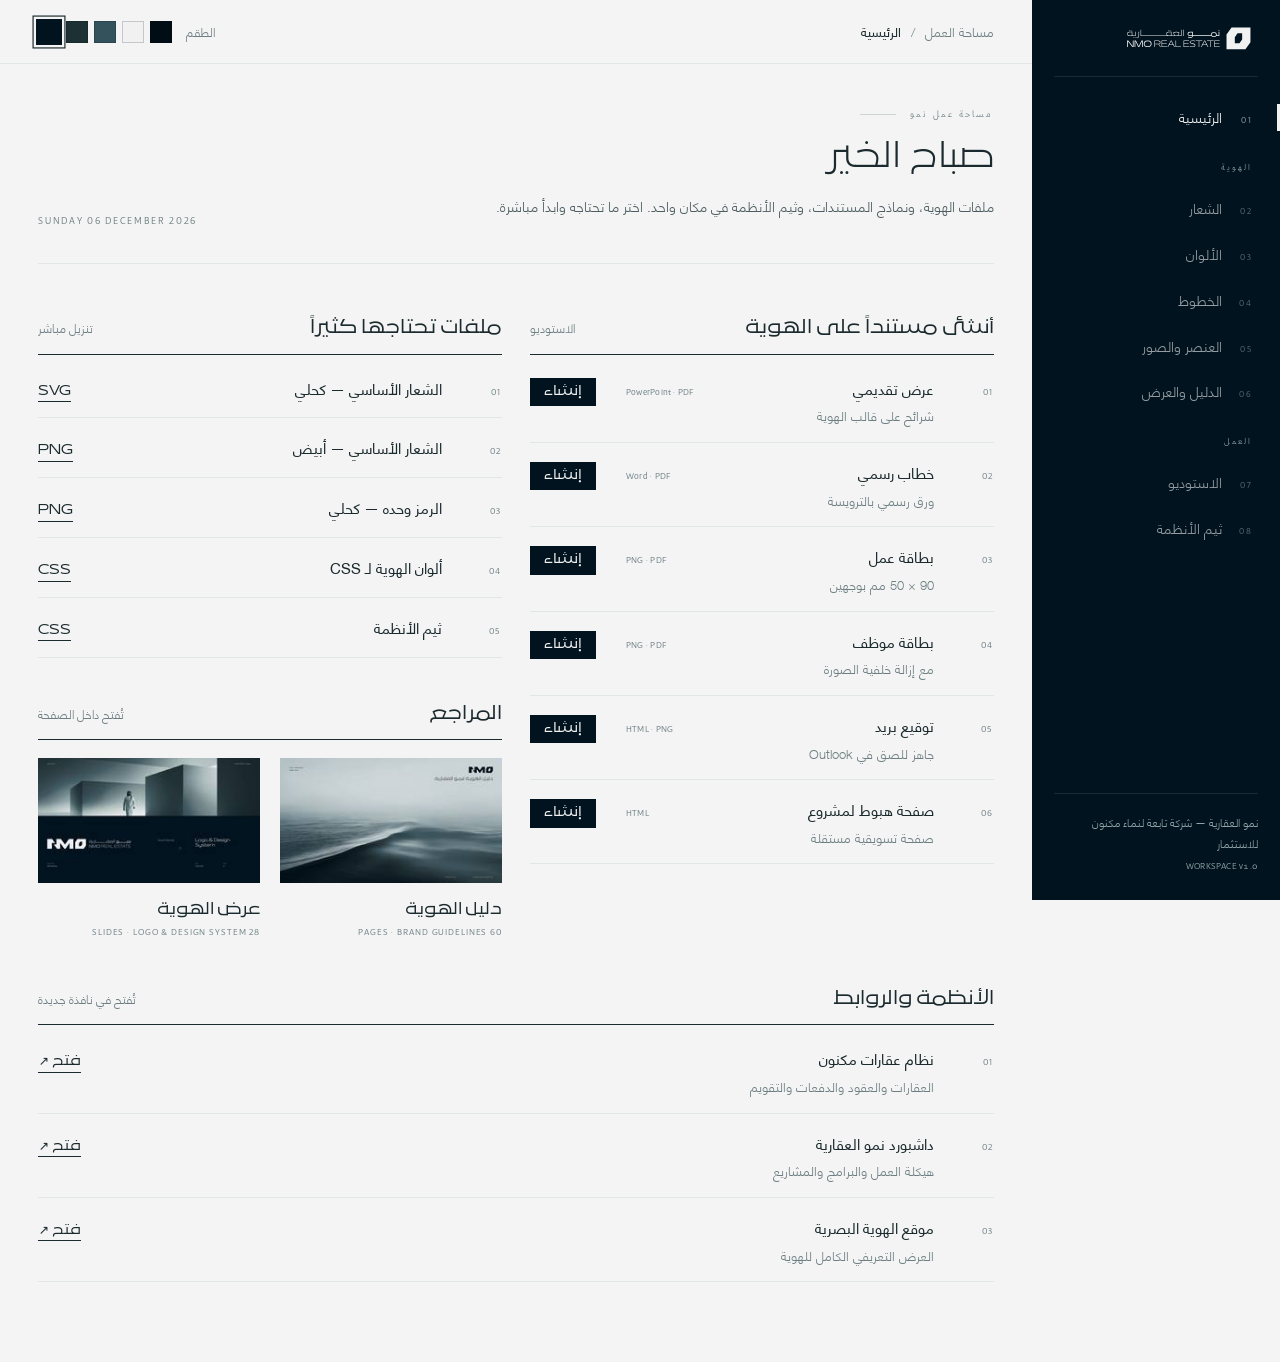
==== index.html @ 0f49fd0a "NMO workspace" ====
<!doctype html>
<html lang="ar" dir="rtl" data-skin="obsidian">
<head>
<meta charset="utf-8">
<meta name="viewport" content="width=device-width,initial-scale=1">
<title>مساحة عمل نمو</title>
<style>
@font-face{font-family:BW;font-weight:300;src:url([data-uri]) format("truetype")}
@font-face{font-family:BW;font-weight:400;src:url([data-uri]) format("truetype")}
@font-face{font-family:BW;font-weight:500;src:url([data-uri]) format("truetype")}
@font-face{font-family:HN;font-weight:300;src:url([data-uri]) format("truetype")}
@font-face{font-family:HN;font-weight:400;src:url([data-uri]) format("truetype")}
@font-face{font-family:ZS;src:url([data-uri]) format("opentype")}
/* ============================================================
   NMO Work Theme — v1.0
   ثيم أنظمة العمل لنمو العقارية
   - الألوان والخطوط من الهوية، والمكوّنات بلا صناديق: خطوط رفيعة ومسافات.
   - خمسة أطقم: obsidian (افتراضي) · teal · steel · ivory · night
     تُفعَّل بوضع data-skin على <html>.
   - الخطوط: BW = 29LT Bukra Wide · HN = Helvetica Neue LT Arabic · ZS = 29LT Zarid Sans
     (عرّف @font-face لكل منها بمسار ملفات الخطوط لديك).
   ============================================================ */
:root{
  --ob:#00131E;--teal:#1D3034;--steel:#33525C;--stone:#ACBDBE;--ice:#F1F1F1;--sand:#EDE6DB;--paper:#F3F4F3;--ink:#1B2A2E;--mut:#6E7F84;
  /* ألوان وظيفية للحالات فقط — لا تُستخدم للزخرفة */
  --ok:#3F6F64;--warn:#B59A6A;--bad:#8E3B3B;
  /* طقم افتراضي: كحلي */
  --side:#00131E;--side-fg:#F1F1F1;--side-mut:#8FA3A7;--side-line:rgba(241,241,241,.10);
  --bg:#F3F4F3;--surface:#FFFFFF;--surface-2:#F6F7F7;--fg:#1B2A2E;--fg-2:#4D5D61;--line:#E1E6E6;--line-2:#CBD3D5;
  --acc:#00131E;--acc-fg:#F1F1F1;--acc-2:#33525C;--focus:#33525C;
  --chart-1:#00131E;--chart-2:#33525C;--chart-3:#ACBDBE;--chart-4:#EDE6DB;
  --r:0px;--ease:cubic-bezier(.2,.7,.1,1);
  --f-h:BW,"29LT Bukra Wide",system-ui,sans-serif;--f-b:HN,"Helvetica Neue LT Arabic",BW,system-ui,sans-serif;--f-n:ZS,"29LT Zarid Sans",system-ui,sans-serif;
}
[data-skin=teal]{--side:#1D3034;--acc:#1D3034;--chart-1:#1D3034}
[data-skin=steel]{--side:#33525C;--side-mut:#B9C9CC;--acc:#33525C;--acc-2:#1D3034;--chart-1:#33525C;--chart-2:#1D3034}
[data-skin=ivory]{--side:#F1F1F1;--side-fg:#1B2A2E;--side-mut:#6E7F84;--side-line:rgba(0,19,30,.09);--bg:#FAFAFA;--acc:#33525C;--acc-2:#00131E;--chart-1:#33525C;--chart-2:#00131E}
[data-skin=night] .n-side{border-inline-end:1px solid rgba(241,241,241,.08)}
[data-skin=night]{--side:#000D14;--side-line:rgba(241,241,241,.08);--bg:#00131E;--surface:#06202B;--surface-2:#0A2631;--fg:#E8ECEC;--fg-2:#A9BABD;--mut:#7F969B;--line:rgba(241,241,241,.09);--line-2:rgba(241,241,241,.18);
  --acc:#ACBDBE;--acc-fg:#00131E;--acc-2:#ACBDBE;--focus:#ACBDBE;--chart-1:#ACBDBE;--chart-2:#5D7C85;--chart-3:#33525C;--chart-4:#EDE6DB;--ok:#7FB0A3;--warn:#D6BE8E;--bad:#D08A82}

/* ---------- الأساس ---------- */
.n-root,.n-root *{box-sizing:border-box}
.n-root{margin:0;font-family:var(--f-b);font-weight:300;color:var(--fg);background:var(--bg);-webkit-font-smoothing:antialiased;line-height:1.8}
:where(.n-root) button{font:inherit;color:inherit;background:none;border:0;cursor:pointer}
.n-root :focus-visible{outline:1px solid var(--focus);outline-offset:3px}
.n-num{font-family:var(--f-n);font-variant-numeric:tabular-nums;letter-spacing:.02em;direction:ltr;unicode-bidi:isolate}

/* ---------- الهيكل ---------- */
.n-app{display:grid;grid-template-columns:var(--side-w,248px) minmax(0,1fr);min-height:100vh}
.n-side{background:var(--side);color:var(--side-fg);display:flex;flex-direction:column;position:sticky;top:0;height:100vh;padding:26px 22px 22px;transition:background .5s var(--ease),color .5s}
.n-side .n-brand{display:flex;align-items:center;gap:12px;padding:0 6px 24px;border-bottom:1px solid var(--side-line)}
.n-side .n-brand svg{height:26px;width:auto;display:block}
.n-side .n-brand small{display:block;font-family:var(--f-n);font-size:10px;letter-spacing:.2em;color:var(--side-mut);text-transform:uppercase;margin-top:2px}
.n-nav{display:flex;flex-direction:column;margin-top:18px;gap:1px}
.n-nav .n-sec{font-family:var(--f-n);font-size:10px;letter-spacing:.2em;color:var(--side-mut);padding:18px 6px 8px;text-transform:uppercase}
.n-nav a{display:flex;align-items:baseline;gap:12px;padding:9px 6px;color:inherit;text-decoration:none;font-size:14px;opacity:.62;position:relative;transition:opacity .25s}
.n-nav a em{font-style:normal;font-family:var(--f-n);font-size:10.5px;letter-spacing:.12em;color:var(--side-mut);width:18px}
.n-nav a:hover{opacity:.9}.n-nav a.on{opacity:1}
.n-nav a.on:before{content:"";position:absolute;inset-inline-start:-22px;top:9px;bottom:9px;width:3px;background:currentColor}
.n-side .n-foot{margin-top:auto;padding-top:18px;border-top:1px solid var(--side-line);font-size:11px;color:var(--side-mut);line-height:1.9}
.n-main{min-width:0;display:flex;flex-direction:column}
.n-top{position:sticky;top:0;z-index:20;display:flex;align-items:center;justify-content:space-between;gap:24px;height:64px;padding:0 clamp(20px,3vw,44px);background:color-mix(in srgb,var(--bg) 88%,transparent);backdrop-filter:blur(10px);border-bottom:1px solid var(--line)}
.n-crumb{font-size:13px;color:var(--mut);display:flex;gap:10px;align-items:center}.n-crumb b{font-weight:400;color:var(--fg)}
.n-page{padding:clamp(24px,3.2vw,52px) clamp(20px,3vw,44px) 80px;max-width:1440px;width:100%}

/* ---------- العناوين ---------- */
.n-kick{font-family:var(--f-n);font-size:11px;letter-spacing:.2em;color:var(--mut);text-transform:uppercase;display:flex;gap:14px;align-items:center}
.n-kick:after{content:"";flex:0 0 36px;height:1px;background:var(--line-2)}
.n-h1{font-family:var(--f-h);font-weight:300;font-size:clamp(24px,2.1vw,34px);line-height:1.45;margin:10px 0 0}
.n-h2{font-family:var(--f-h);font-weight:400;font-size:17px;line-height:1.5;margin:0}
.n-lead{color:var(--fg-2);font-size:14px;line-height:2;max-width:640px;margin-top:10px}
.n-head{display:flex;justify-content:space-between;align-items:flex-end;gap:24px;flex-wrap:wrap;padding-bottom:22px;border-bottom:1px solid var(--line);margin-bottom:28px}
.n-block{margin-top:44px}
.n-block>.n-bh{display:flex;justify-content:space-between;align-items:baseline;gap:16px;padding-bottom:12px;border-bottom:1px solid var(--fg);margin-bottom:4px}
.n-block>.n-bh span{font-size:12px;color:var(--mut)}

/* ---------- الأزرار ---------- */
.n-btn{display:inline-flex;align-items:center;gap:10px;font-family:var(--f-h);font-weight:400;font-size:13.5px;line-height:1;padding:12px 22px;background:var(--acc);color:var(--acc-fg)!important;border-radius:var(--r);transition:opacity .25s,transform .25s;text-decoration:none;white-space:nowrap}
.n-btn:hover{opacity:.86}.n-btn:active{transform:translateY(1px)}
.n-btn.ghost{background:none;color:var(--fg)!important;padding:8px 0;box-shadow:inset 0 -1px 0 currentColor}
.n-btn.line{background:var(--surface-2);color:var(--fg)!important}.n-btn.line:hover{background:var(--line)}
.n-btn.sm{font-size:12.5px;padding:8px 14px}.n-btn.ghost.sm{padding:4px 0}
.n-btn[disabled]{opacity:.35;pointer-events:none}
.n-btn i{font-style:normal;font-family:var(--f-n);font-size:11px;letter-spacing:.12em;opacity:.7}

/* ---------- الحقول ---------- */
.n-form{display:grid;grid-template-columns:repeat(auto-fit,minmax(220px,1fr));gap:20px 28px}
.n-field label{display:block;font-size:12px;color:var(--mut);margin-bottom:6px}
.n-field input,.n-field select,.n-field textarea{width:100%;font:300 14.5px/1.8 var(--f-b);color:var(--fg);background:var(--surface-2);border:0;border-bottom:1px solid var(--line-2);padding:9px 12px;outline:0;border-radius:0;transition:border-color .25s,background .25s}
.n-field input:focus,.n-field select:focus,.n-field textarea:focus{border-color:var(--focus);background:color-mix(in srgb,var(--surface-2) 70%,var(--stone))}
.n-field .n-hint{font-size:11.5px;color:var(--mut);margin-top:6px}
.n-field.err input{border-color:var(--bad)}.n-field.err .n-hint{color:var(--bad)}
.n-check{display:flex;align-items:center;gap:10px;font-size:14px;cursor:pointer}
.n-check input{appearance:none;width:15px;height:15px;box-shadow:inset 0 0 0 1px var(--line-2);margin:0;display:grid;place-content:center;cursor:pointer}
.n-check input:checked{background:var(--acc);box-shadow:none}.n-check input:checked:after{content:"";width:7px;height:7px;background:var(--acc-fg)}
.n-switch{appearance:none;width:34px;height:18px;background:var(--line-2);position:relative;cursor:pointer;transition:background .25s;margin:0}
.n-switch:after{content:"";position:absolute;top:3px;inset-inline-start:3px;width:12px;height:12px;background:var(--surface);transition:inset-inline-start .25s var(--ease)}
.n-switch:checked{background:var(--acc)}.n-switch:checked:after{inset-inline-start:19px}

/* ---------- المؤشرات ---------- */
.n-kpis{display:grid;grid-template-columns:repeat(auto-fit,minmax(170px,1fr));border-top:1px solid var(--line);border-bottom:1px solid var(--line)}
.n-kpi{padding:22px 24px 20px;border-inline-start:1px solid var(--line)}
.n-kpi:first-child{border-inline-start:0;padding-inline-start:0}
.n-kpi .l{font-size:12px;color:var(--mut)}
.n-kpi .v{font-family:var(--f-n);font-size:clamp(24px,2.1vw,32px);line-height:1.3;margin-top:8px;direction:ltr;text-align:end;unicode-bidi:isolate}
html[dir=rtl] .n-kpi .v{text-align:right}
.n-kpi .v small{font-size:.45em;color:var(--mut);margin-inline-start:6px}
.n-kpi .d{font-family:var(--f-n);font-size:11.5px;margin-top:6px;color:var(--mut)}
.n-kpi .d.up{color:var(--ok)}.n-kpi .d.dn{color:var(--bad)}

/* ---------- الجدول ---------- */
.n-tablewrap{overflow:auto}
.n-table{width:100%;border-collapse:collapse;font-size:13.5px}
.n-table th{font-family:var(--f-h);font-weight:400;font-size:12px;color:var(--fg-2);text-align:start;padding:12px 14px;border-bottom:2px solid var(--acc-2);white-space:nowrap;position:sticky;top:0;background:var(--bg)}
.n-table td{padding:13px 14px;border-bottom:1px solid var(--line);vertical-align:middle}
.n-table tr:hover td{background:var(--surface-2)}
.n-table td.n-num,.n-table th.n-num{text-align:end}
.n-table th:first-child,.n-table td:first-child{padding-inline-start:0}
.n-table .sub{display:block;font-size:11.5px;color:var(--mut)}

/* ---------- الحالة والوسوم ---------- */
.n-badge{display:inline-flex;align-items:center;gap:8px;font-size:12.5px;white-space:nowrap}
.n-badge:before{content:"";width:7px;height:7px;background:var(--mut)}
.n-badge.ok:before{background:var(--ok)}.n-badge.warn:before{background:var(--warn)}.n-badge.bad:before{background:var(--bad)}.n-badge.acc:before{background:var(--acc-2)}
.n-tag{display:inline-block;font-family:var(--f-n);font-size:10.5px;letter-spacing:.14em;text-transform:uppercase;color:var(--fg-2);padding:3px 8px;background:var(--surface-2)}
.n-chips{display:flex;gap:6px;flex-wrap:wrap}
.n-chips button{font-size:13px;padding:7px 15px;color:var(--fg-2);background:var(--surface-2);transition:.2s}
.n-chips button:hover{color:var(--fg)}.n-chips button.on{background:var(--acc);color:var(--acc-fg);box-shadow:none}

/* ---------- التبويبات ---------- */
.n-tabs{display:flex;gap:28px;border-bottom:1px solid var(--line);overflow-x:auto}
.n-tabs button{padding:12px 0;font-size:14px;color:var(--mut);white-space:nowrap;position:relative}
.n-tabs button.on{color:var(--fg)}.n-tabs button.on:after{content:"";position:absolute;inset-inline:0;bottom:-1px;height:2px;background:var(--acc)}
.n-tabs button b{font-family:var(--f-n);font-weight:400;font-size:11px;color:var(--mut);margin-inline-start:6px}

/* ---------- التنبيهات ---------- */
.n-alert{display:flex;gap:16px;align-items:flex-start;padding:14px 18px;background:var(--surface-2);border-inline-start:3px solid var(--acc-2);font-size:13.5px}
.n-alert b{font-weight:400;font-family:var(--f-h);font-size:13px;display:block}
.n-alert.ok{border-color:var(--ok)}.n-alert.warn{border-color:var(--warn)}.n-alert.bad{border-color:var(--bad)}

/* ---------- القوائم والخط الزمني ---------- */
.n-list{list-style:none;margin:0;padding:0}
.n-list li{display:grid;grid-template-columns:44px 1fr auto;gap:16px;align-items:baseline;padding:15px 0;border-bottom:1px solid var(--line)}
.n-list li>em{font-style:normal;font-family:var(--f-n);font-size:11px;letter-spacing:.14em;color:var(--mut)}
.n-list li b{font-weight:400;font-size:14.5px}.n-list li small{display:block;font-size:12.5px;color:var(--mut);margin-top:2px}
.n-tl{list-style:none;margin:0;padding:0;position:relative}
.n-tl:before{content:"";position:absolute;inset-inline-start:3px;top:8px;bottom:8px;width:1px;background:var(--line-2)}
.n-tl li{position:relative;padding:0 0 22px;padding-inline-start:26px;font-size:13.5px}
.n-tl li:before{content:"";position:absolute;inset-inline-start:0;top:8px;width:7px;height:7px;background:var(--stone)}
.n-tl li.on:before{background:var(--acc)}
.n-tl li time{display:block;font-family:var(--f-n);font-size:11px;letter-spacing:.1em;color:var(--mut)}

/* ---------- التقدّم ---------- */
.n-prog{height:3px;background:var(--line);position:relative;overflow:hidden}
.n-prog i{position:absolute;inset-block:0;inset-inline-start:0;background:var(--acc-2)}
.n-meter{display:grid;grid-template-columns:1fr auto;gap:6px 14px;align-items:center;font-size:12.5px}

/* ---------- الرسوم ---------- */
.n-bars{display:flex;align-items:flex-end;gap:10px;height:180px;border-bottom:1px solid var(--line-2);padding-top:10px}
.n-bars div{flex:1;background:var(--chart-1);position:relative;min-width:8px;transition:height .8s var(--ease)}
.n-bars div:nth-child(even){background:var(--chart-2)}
.n-bars div span{position:absolute;bottom:100%;inset-inline:0;text-align:center;font-family:var(--f-n);font-size:10.5px;color:var(--mut);padding-bottom:4px}
.n-axis{display:flex;gap:10px;font-family:var(--f-n);font-size:10.5px;color:var(--mut);margin-top:8px}.n-axis span{flex:1;text-align:center}

/* ---------- حالات فارغة ونوافذ ---------- */
.n-empty{padding:48px 0;text-align:center;color:var(--mut);font-size:14px}
.n-empty b{display:block;font-family:var(--f-h);font-weight:400;color:var(--fg);font-size:16px;margin-bottom:6px}
.n-modal{position:fixed;inset:0;z-index:200;display:none;align-items:center;justify-content:center;background:rgba(0,10,16,.55);backdrop-filter:blur(3px)}
.n-modal.on{display:flex}
.n-modal>div{background:var(--surface);width:min(560px,92vw);padding:28px 30px;box-shadow:0 30px 80px -20px rgba(0,10,16,.5)}
.n-toast{position:fixed;bottom:28px;left:50%;transform:translate(-50%,16px);background:var(--fg);color:var(--bg);padding:11px 20px;font-size:13.5px;opacity:0;transition:.35s var(--ease);z-index:300;pointer-events:none}
.n-toast.on{opacity:1;transform:translate(-50%,0)}

/* ---------- شبكة ---------- */
.n-grid{display:grid;gap:28px}
.n-g2{grid-template-columns:repeat(2,minmax(0,1fr))}.n-g3{grid-template-columns:repeat(3,minmax(0,1fr))}.n-g4{grid-template-columns:repeat(4,minmax(0,1fr))}
@media (max-width:1100px){.n-g4{grid-template-columns:repeat(2,minmax(0,1fr))}.n-g3{grid-template-columns:repeat(2,minmax(0,1fr))}}
@media (max-width:760px){.n-app{grid-template-columns:1fr}.n-side{position:static;height:auto}.n-g2,.n-g3,.n-g4{grid-template-columns:1fr}.n-kpi{border-inline-start:0;padding-inline-start:0;border-top:1px solid var(--line)}}

/* ---- studio / documents (from the identity site) ---- */
:root{--hair:rgba(241,241,241,.14)}
#bkv{position:fixed;inset:0;z-index:310;background:#00131E;display:none;flex-direction:column;color:var(--ice)}
#bkv.on{display:flex;animation:lbf .45s ease}
#bkv .hd{display:flex;align-items:center;gap:24px;padding:18px 28px;border-bottom:1px solid var(--hair)}
#bkv .hd b{font-weight:400;font-size:16px;flex:1}
#bkv .hd .n{font-family:ZS;font-size:12px;letter-spacing:.2em;color:var(--stone);direction:ltr}
#bkv .hd .x{font-size:18px;color:var(--ice);opacity:.75;width:40px;height:40px}
#bkv .hd .x:hover{opacity:1}
#bkv .st{flex:1;position:relative;overflow:hidden;min-height:0}
#bkv .st img{position:absolute;left:50%;top:50%;translate:-50% -50%;max-width:calc(100% - 180px);max-height:calc(100% - 48px);box-shadow:0 30px 80px rgba(0,0,0,.45);cursor:zoom-in}
#bkv.zm .st{overflow:auto}
#bkv.zm .st img{position:relative;left:0;top:0;translate:none;max-width:none;max-height:none;width:96%;margin:2% auto;display:block;cursor:zoom-out}
#bkv.zm .st img.b{display:none}
#bkv .pv,#bkv .nx{position:absolute;top:0;bottom:0;width:90px;z-index:2;opacity:.55;transition:opacity .3s}
#bkv .pv:hover,#bkv .nx:hover{opacity:1}
#bkv .pv:after,#bkv .nx:after{content:"";position:absolute;top:50%;left:50%;width:16px;height:16px;border-top:1.5px solid var(--ice);border-left:1.5px solid var(--ice)}
#bkv .nx{left:0}
#bkv .nx:after{transform:translate(-30%,-50%) rotate(-45deg)}
#bkv .pv{right:0}
#bkv .pv:after{transform:translate(-70%,-50%) rotate(135deg)}
#bkv.zm .pv,#bkv.zm .nx{display:none}
#bkv .th{display:flex;gap:8px;padding:12px 28px 16px;overflow-x:auto;scrollbar-width:thin;border-top:1px solid var(--hair)}
#bkv .th img{height:62px;flex:none;opacity:.45;cursor:pointer;transition:opacity .3s;outline:1px solid transparent}
#bkv .th img:hover{opacity:.8}
#bkv .th img.on{opacity:1;outline-color:var(--stone)}
#studio .sapp{position:absolute;inset:0;display:grid;grid-template-columns:clamp(210px,15vw,260px) minmax(0,1fr) minmax(300px,32%)}
#studio .rail{background:var(--ob);color:var(--ice);padding:92px 26px 30px;display:flex;flex-direction:column;overflow:auto}
#studio .rail .ttl{font-size:clamp(17px,1.15vw,21px);white-space:normal;margin-top:14px;line-height:1.45}
#studio .rail nav{margin-top:34px;display:flex;flex-direction:column;border-top:1px solid var(--hair)}
#studio .rail nav button{display:grid;grid-template-columns:28px 1fr;grid-template-rows:auto auto;column-gap:10px;text-align:start;padding:13px 0;border-bottom:1px solid var(--hair);opacity:.55;transition:opacity .3s;position:relative}
#studio .rail nav button em{grid-row:span 2;font-style:normal;font-family:ZS;font-size:11px;letter-spacing:.12em;color:var(--stone);padding-top:4px}
#studio .rail nav button span{font-size:15px}
#studio .rail nav button small{font-family:ZS;font-size:10.5px;letter-spacing:.12em;color:var(--stone);text-transform:uppercase}
#studio .rail nav button:hover{opacity:.85}
#studio .rail nav button.on{opacity:1}
#studio .rail nav button.on:after{content:"";position:absolute;inset-inline-start:-26px;top:12px;bottom:12px;width:3px;background:var(--stone)}
#studio .rail .lead{margin-top:auto;padding-top:24px;font-size:12px;color:var(--stone);opacity:.8}
#studio .ed{background:var(--surface);overflow:auto;display:flex;flex-direction:column;scrollbar-width:thin}
#studio .edh{position:sticky;top:0;z-index:2;background:var(--surface);display:flex;justify-content:space-between;align-items:flex-end;gap:20px;padding:84px 40px 18px;border-bottom:1px solid #E3E7E7}
#studio .edh b{display:block;font-weight:400;font-size:24px}
#studio .edh span{display:block;font-size:13px;color:var(--mut);margin-top:4px;font-family:HN,BW}
#studio .tools{display:flex;gap:22px;align-items:center}
#studio .seg{display:flex;gap:16px}
#studio .seg button{font-family:ZS;font-size:12px;letter-spacing:.14em;padding:5px 0;opacity:.45}
#studio .seg button.on{opacity:1;box-shadow:inset 0 -2px 0 var(--ink)}
#studio #sfull{font-size:13px;padding:8px 0;box-shadow:inset 0 -1px 0 currentColor;color:var(--steel)}
#studio .fields{display:grid;grid-template-columns:1fr 1fr;gap:18px 26px;padding:26px 40px 10px}
#studio .fl.full,#studio .hint.full{grid-column:1/-1}
#studio .fl label{display:block;font-size:12px;color:var(--mut);margin-bottom:6px;font-family:HN,BW}
#studio input[type=text],#studio textarea{width:100%;font:300 15px/1.8 HN,BW,sans-serif;color:var(--ink);background:#F5F7F6;border:0;border-bottom:1px solid rgba(27,42,46,.16);padding:9px 12px;outline:0;transition:border-color .3s,background .3s}
#studio input[type=text]:focus,#studio textarea:focus{border-color:var(--steel);background:#EEF2F1}
#studio textarea{resize:vertical;font-size:14px;line-height:2}
#studio .hint{font-size:12px;line-height:2;color:var(--mut)}
#studio .hint code{font-family:ZS;color:var(--steel);direction:ltr;unicode-bidi:isolate;padding:0 2px}
#studio .seg2{display:flex;gap:0;border-bottom:1px solid #E3E7E7}
#studio .seg2 button{padding:9px 20px;font-size:14px;opacity:.5}
#studio .seg2 button.on{opacity:1;box-shadow:inset 0 -2px 0 var(--steel)}
#studio .up{display:flex;align-items:center;gap:18px}
#studio .up .th{width:72px;height:86px;background:#E3E7E7 center/cover}
#studio .up .ub{cursor:pointer;font-size:14px;color:var(--steel);box-shadow:inset 0 -1px 0 currentColor;padding:4px 0;margin:0}
#studio .up input{display:none}
#studio .up button{font-size:13px;color:var(--mut)}
#studio .att{display:flex;align-items:center;gap:14px;font-size:14px;flex-wrap:wrap;padding:6px 40px 0}
#studio .att label{cursor:pointer;box-shadow:inset 0 -1px 0 currentColor;padding:4px 0;color:var(--steel)}
#studio .att input{display:none}
#studio .att #stfile{font-family:ZS;font-size:12px;color:var(--mut)}
#studio #streset{font-size:13px;color:var(--mut);margin-inline-start:auto}
#studio .ex{position:sticky;bottom:0;margin-top:auto;background:var(--surface);border-top:1px solid #E3E7E7;padding:18px 40px;display:flex;gap:26px;align-items:baseline;flex-wrap:wrap}
#studio .ex span{font-size:12px;color:var(--mut)}
#studio .ex button{font-size:15px;font-weight:400;padding:5px 0;box-shadow:inset 0 -1px 0 currentColor;transition:opacity .3s}
#studio .ex button:first-of-type{background:var(--ob);color:var(--ice);box-shadow:none;padding:10px 22px}
#studio .ex button:hover{opacity:.65}
#studio .ex button.wait{opacity:.35;pointer-events:none}
#studio .pv{overflow-y:auto;background:#E1E6E5;padding:88px 28px 40px;scrollbar-width:thin;display:flex;flex-direction:column;gap:22px}
#studio .pv figure{margin:0}
#studio .pv .fr{position:relative;overflow:hidden;box-shadow:0 18px 40px -18px rgba(0,19,30,.35);background:#fff}
#studio .pv .fr>*{position:absolute;top:0;left:0;transform-origin:0 0}
#studio .pv figcaption{font-size:11px;color:var(--mut);margin-top:8px;font-family:HN,BW}
#studio .pv.idcard{display:grid;grid-template-columns:1fr 1fr;align-content:start}
#studio .pv.sig .fr{box-shadow:0 10px 30px -18px rgba(0,19,30,.3)}
#savebar{position:sticky;bottom:72px;margin:0 40px 10px;background:var(--ob);color:var(--ice);padding:14px 18px;display:flex;gap:18px;align-items:flex-start;font-size:14px;z-index:3}
#savebar[hidden]{display:none}
#savebar ul{list-style:none;flex:1;display:grid;gap:8px}
#savebar li{display:flex;justify-content:space-between;gap:14px;align-items:center}
#savebar li span{font-family:ZS,HN;font-size:13px;color:var(--stone);word-break:break-all}
#savebar button{color:var(--ice);font-size:13px;box-shadow:inset 0 -1px 0 currentColor;padding:3px 0}
#savebar p{flex:1;line-height:1.8}
#studio .up .aiw{font-size:13px;color:var(--steel);animation:aip 1.2s infinite alternate}
@keyframes aip{from{opacity:.4}to{opacity:1}}
#studio.full{position:fixed;inset:0;z-index:180;height:100vh}
#studio.full .sapp{grid-template-columns:240px minmax(0,1fr) minmax(360px,36%)}
#studio.full .edh,#studio.full .pv{padding-top:30px}
#studio.full .rail{padding-top:34px}
.lpw{background:#fff}
.lpw .lp-h{height:820px}
.nsl{width:1920px;height:1080px;position:relative;overflow:hidden}
.nsl>*{position:absolute;margin:0;display:block}
.nsl p{display:flex;flex-direction:column;white-space:pre-wrap;overflow:hidden}
.nsl b svg{display:block}
.nsl table.ntb{position:absolute;border-collapse:collapse;font:300 28px/1.3 HN,BW,sans-serif;color:#1B2A2E;table-layout:fixed}
.nsl .ntb th{font:400 24px/1.3 BW;color:#33525C;text-align:start;border-bottom:3px solid #33525C;padding:0 20px}
.nsl .ntb td{text-align:start;border-bottom:1px solid #D5DCDD;padding:0 20px}
.lt{width:794px;min-height:1123px;background:#fff;position:relative;color:#1B2A2E;font:300 14px/2 HN,BW,sans-serif}
.lt .lh-h{position:absolute;top:44px;inset-inline:64px;height:70px;display:flex}
.lt .lh-h .lg{width:190px;height:50px}
.lt .lh-c{padding:150px 64px 120px}
.lt .lh-meta{text-align:end;font-size:12px;color:#7A8A8F;line-height:1.9}
.lt .lh-to{margin-top:30px;font:400 14px/1.9 BW}
.lt .lh-to .tb{display:inline-block;width:60px}
.lt .lh-sub{margin:22px 0 20px;font:400 13px/1.8 BW}
.lt .lh-sub span{color:#33525C}
.lt .lh-b p{margin:0}
.lt .lh-b p.gap{height:12px}
.lt .lh-sig{margin-top:44px;text-align:end}
.lt .lh-sig .n{font:400 14px/1.8 BW}
.lt .lh-sig .r{font-size:12px;color:#7A8A8F}
.lt .lh-f{position:absolute;bottom:34px;inset-inline:64px;border-top:1px solid #33525C;padding-top:10px;display:flex;justify-content:space-between;align-items:center;gap:20px;font-size:9px;line-height:1.6;color:#7A8A8F}
.lt .lh-f em{display:flex;gap:4px;flex:none}
.lt .lh-f em i{width:6px;height:6px;background:#33525C}
.lt .lh-f em i:nth-child(n+4){background:#ACBDBE}
#printroot{display:none}
@media print{
  html,body{background:#fff!important}
  body>*:not(#printroot){display:none!important}
  #printroot{display:block}
  *{-webkit-print-color-adjust:exact;print-color-adjust:exact}
  .pp{width:1920px;height:1080px;overflow:hidden;break-after:page}
  .lt.print{min-height:0}
  .lt.print .lh-h,.lt.print .lh-f{position:fixed}
  .lt.print .lh-c{padding:0 64px}
  .lt-t{width:100%;border-collapse:collapse}.lt-t td{padding:0}
  .sp-h{height:150px}.sp-f{height:110px}
}
#lbx{position:fixed;inset:0;z-index:300;direction:ltr;display:none;align-items:center;justify-content:center}
#lbx.on{display:flex;animation:lbf .4s ease}
@keyframes lbf{from{opacity:0}to{opacity:1}}
#lbx .bg{position:absolute;inset:0;background:rgba(0,10,16,.94);backdrop-filter:blur(6px)}
#lbx img{position:relative;max-width:86vw;max-height:84vh;box-shadow:0 40px 90px rgba(0,0,0,.5);will-change:transform}
#lbx button{position:absolute;color:var(--ice);font-size:28px;width:56px;height:56px;opacity:.7;transition:opacity .3s}
#lbx button:hover{opacity:1}
#lbx .x{top:22px;right:28px;font-size:20px}
#lbx .p{left:24px;top:50%;transform:translateY(-50%)}
#lbx .n{right:24px;top:50%;transform:translateY(-50%)}
#lbx .c{position:absolute;bottom:28px;left:50%;transform:translateX(-50%);font-family:ZS;font-size:12px;letter-spacing:.2em;color:var(--stone);direction:ltr}
/* ---- workspace ---- */
html,body{margin:0;background:var(--bg)}
body{overflow-x:hidden}
.view{display:none}.view.on{display:block;animation:vin .45s var(--ease)}
@keyframes vin{from{opacity:0;transform:translateY(8px)}to{opacity:1;transform:none}}
.n-top .skins{display:flex;align-items:center;gap:14px}
.n-top .skins>span{font-size:12px;color:var(--mut)}
.n-top .skins div{display:flex;gap:6px;direction:ltr}
.n-top .skins button{width:22px;height:22px;box-shadow:inset 0 0 0 1px rgba(0,19,30,.18);position:relative;transition:transform .25s var(--ease)}
.n-top .skins button.on{transform:scale(1.18);box-shadow:inset 0 0 0 1px rgba(0,19,30,.18),0 0 0 2px var(--bg),0 0 0 3px var(--fg)}
.n-top .skins button:hover:after{content:attr(data-n);position:absolute;top:30px;left:50%;transform:translateX(-50%);font-size:11px;white-space:nowrap;background:var(--fg);color:var(--bg);padding:3px 8px;z-index:5}
.n-top .act{display:flex;gap:22px;align-items:center}
.n-top .act a{font-size:13px;color:var(--fg-2);text-decoration:none}
.n-top .act a:hover{color:var(--fg)}
.n-side .n-brand svg{color:var(--side-fg)}
.hello{display:grid;grid-template-columns:minmax(0,1.3fr) minmax(0,1fr);gap:48px;align-items:end;padding-bottom:30px;border-bottom:1px solid var(--line)}
.hello .n-h1{font-size:clamp(26px,2.5vw,40px)}
.hello .when{font-family:var(--f-n);font-size:12px;letter-spacing:.14em;color:var(--mut);text-align:end;direction:ltr}
html[dir=rtl] .hello .when{text-align:left}
.hello .mk{display:flex;justify-content:flex-end;align-items:flex-end;gap:20px}
.hello .mk svg{height:64px;width:auto;color:var(--fg)}
.qa li{grid-template-columns:44px 1fr auto auto}
.qa li .n-btn{margin-inline-start:14px}
.refs{display:grid;grid-template-columns:1fr 1fr;gap:20px;margin-top:18px}
.refs button{display:flex;flex-direction:column;text-align:start;gap:10px;padding:0}
.refs .cv{aspect-ratio:16/9;overflow:hidden;background:var(--surface-2)}
.refs .cv img{width:100%;height:100%;object-fit:cover;display:block;transition:transform .9s var(--ease)}
.refs button:hover .cv img{transform:scale(1.04)}
.refs b{font-weight:400;font-size:14.5px;font-family:var(--f-h)}.refs small{display:block;font-family:var(--f-n);font-size:11px;letter-spacing:.08em;color:var(--mut)}
/* logo page */
.lg-bar{display:flex;justify-content:space-between;align-items:center;gap:20px;flex-wrap:wrap;margin-bottom:26px}
.lg-grid{display:grid;grid-template-columns:repeat(auto-fill,minmax(300px,1fr));gap:34px 28px}
.lg-it .pv2{height:190px;display:flex;align-items:center;justify-content:center;padding:34px;background:var(--surface-2);transition:background .4s}
.lg-it .pv2 svg{max-width:100%;max-height:100%;width:auto;height:auto;display:block}
.lg-it.dark .pv2{background:#00131E}
.lg-it .meta{display:flex;justify-content:space-between;align-items:center;gap:12px;padding-top:12px;border-top:1px solid var(--line);margin-top:0}
.lg-it .meta b{font-weight:400;font-size:13.5px;display:block}.lg-it .meta small{display:block;font-family:var(--f-n);font-size:10.5px;letter-spacing:.1em;color:var(--mut)}
.lg-it .meta .dl{display:flex;gap:16px}
.lg-it.prim .pv2{height:230px}
/* colors */
.cl-row{display:grid;grid-template-columns:120px minmax(0,1.2fr) repeat(4,minmax(0,1fr)) auto;gap:20px;align-items:center;padding:16px 0;border-bottom:1px solid var(--line)}
.cl-row .sw{height:64px}
.cl-row b{font-weight:400;font-size:14.5px;font-family:var(--f-h);display:block}.cl-row small{display:block;font-family:var(--f-n);font-size:10.5px;letter-spacing:.14em;color:var(--mut)}
.cl-row .val{font-family:var(--f-n);font-size:12.5px;direction:ltr;text-align:right;cursor:pointer;transition:color .2s}
.cl-row .val:hover{color:var(--acc-2)}
.cl-row .val span{display:block;font-size:10px;letter-spacing:.14em;color:var(--mut)}
.cl-mix{display:flex;height:46px;margin-top:20px}.cl-mix div{height:100%}
/* type */
.ty{display:grid;grid-template-columns:200px minmax(0,1fr);gap:30px;padding:26px 0;border-bottom:1px solid var(--line);align-items:baseline}
.ty .k{font-size:12px;color:var(--mut)}.ty .k b{display:block;font-weight:400;color:var(--fg);font-size:13.5px}
.ty .s{line-height:1.5;outline:0}
/* elements */
.el-grid{display:grid;grid-template-columns:repeat(auto-fill,minmax(260px,1fr));gap:28px}
.el-grid figure{margin:0}.el-grid .im{aspect-ratio:16/10;overflow:hidden;background:var(--surface-2)}
.el-grid img{width:100%;height:100%;object-fit:cover;display:block}
.el-grid figcaption{display:flex;justify-content:space-between;align-items:center;padding-top:10px;border-top:1px solid var(--line);font-size:13px}
/* studio inside the workspace */
#v-studio{margin:calc(-1*clamp(24px,3.2vw,52px)) calc(-1*clamp(20px,3vw,44px)) -80px;max-width:none}
#studio{height:calc(100vh - 64px);position:relative;background:var(--surface-2)}
#studio .rail{background:var(--surface);color:var(--fg);padding:26px 22px;border-inline-end:1px solid var(--line)}
#studio .rail .kick{display:none}
#studio .rail .ttl{color:var(--fg);margin-top:0}
#studio .rail nav{border-color:var(--line)}#studio .rail nav button{border-color:var(--line)}
#studio .rail nav button em,#studio .rail nav button small{color:var(--mut)}
#studio .rail nav button.on:after{background:var(--acc);inset-inline-start:-22px}
#studio .rail .lead{color:var(--mut)}
#studio .edh{padding-top:24px}#studio .pv{padding-top:28px}
#studio .ex button:first-of-type{background:var(--acc);color:var(--acc-fg)}
#studio.full .edh,#studio.full .pv{padding-top:30px}
.n-page.wide{max-width:none}
/* ui kit */
.kit-dl{display:flex;gap:12px;flex-wrap:wrap}
.demo{background:var(--bg)}
.swatchrow{display:flex;gap:28px;flex-wrap:wrap;margin-top:18px}
.swatchrow div{display:flex;align-items:center;gap:10px;font-size:12.5px}
.swatchrow i{width:28px;height:28px;display:block;box-shadow:inset 0 0 0 1px rgba(0,0,0,.06)}
pre.code{background:var(--side);color:var(--side-fg);font:12px/1.8 ui-monospace,Menlo,Consolas,monospace;padding:20px 22px;overflow:auto;direction:ltr;text-align:left;max-height:340px;margin:0}
.skin-cards{display:grid;grid-template-columns:repeat(5,minmax(0,1fr));gap:18px;margin-top:18px}
.skin-cards button{display:flex;flex-direction:column;gap:10px;text-align:start;padding:0}
.skin-cards .pvw{aspect-ratio:4/3;display:grid;grid-template-columns:28% 1fr;box-shadow:inset 0 0 0 1px rgba(0,19,30,.08);overflow:hidden}
.skin-cards .pvw i{display:block}.skin-cards .pvw span{display:flex;flex-direction:column;gap:6px;padding:12px}
.skin-cards .pvw span u{display:block;height:5px;text-decoration:none}
.skin-cards b{font-weight:400;font-size:13.5px}.skin-cards small{display:block;font-size:11.5px;color:var(--mut)}
.skin-cards button.on b:before{content:"■ ";color:var(--acc)}
@media (max-width:1100px){.hello{grid-template-columns:1fr}.cl-row{grid-template-columns:80px 1fr 1fr;row-gap:6px}.skin-cards{grid-template-columns:repeat(3,1fr)}#studio .sapp{grid-template-columns:200px minmax(0,1fr)}#studio .pv{display:none}}
</style>
<script>window.__IMG={"dg1":"[data-uri]","dg2":"[data-uri]","dg3":"[data-uri]","dg4":"[data-uri]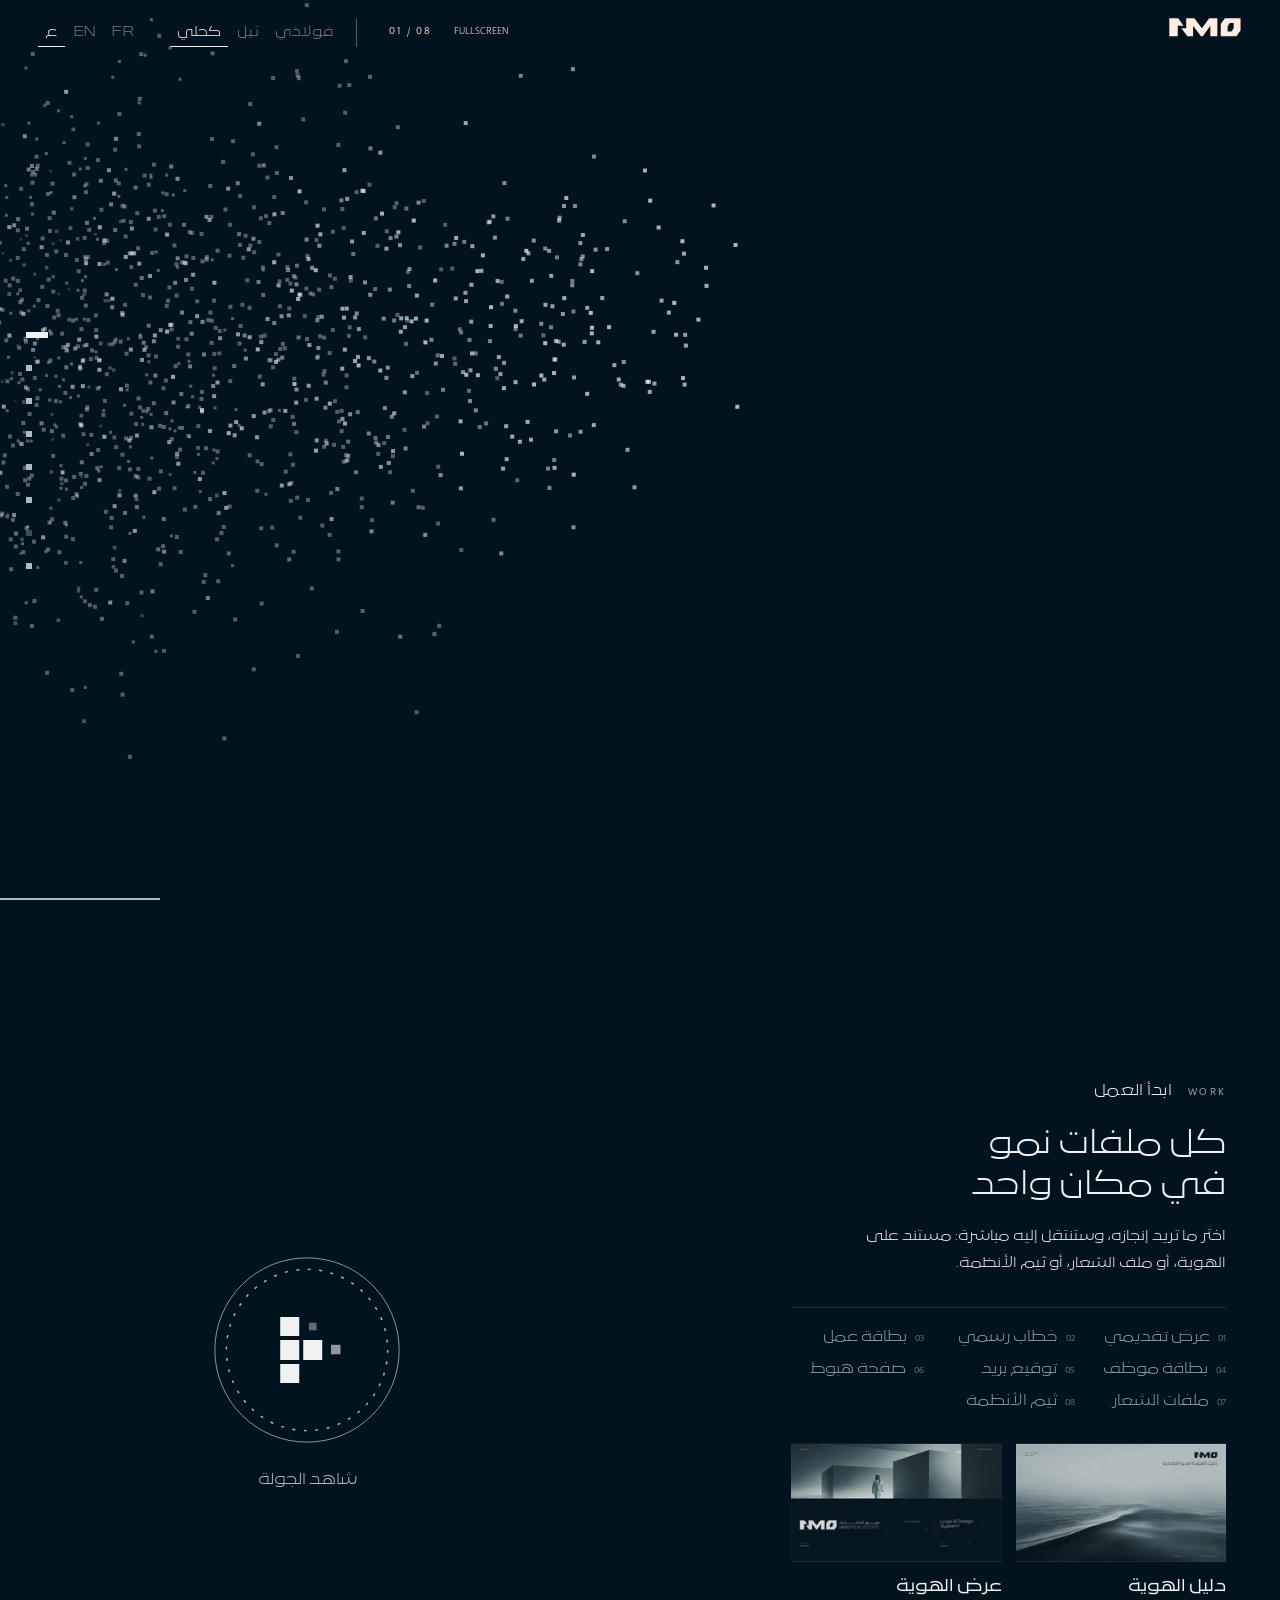
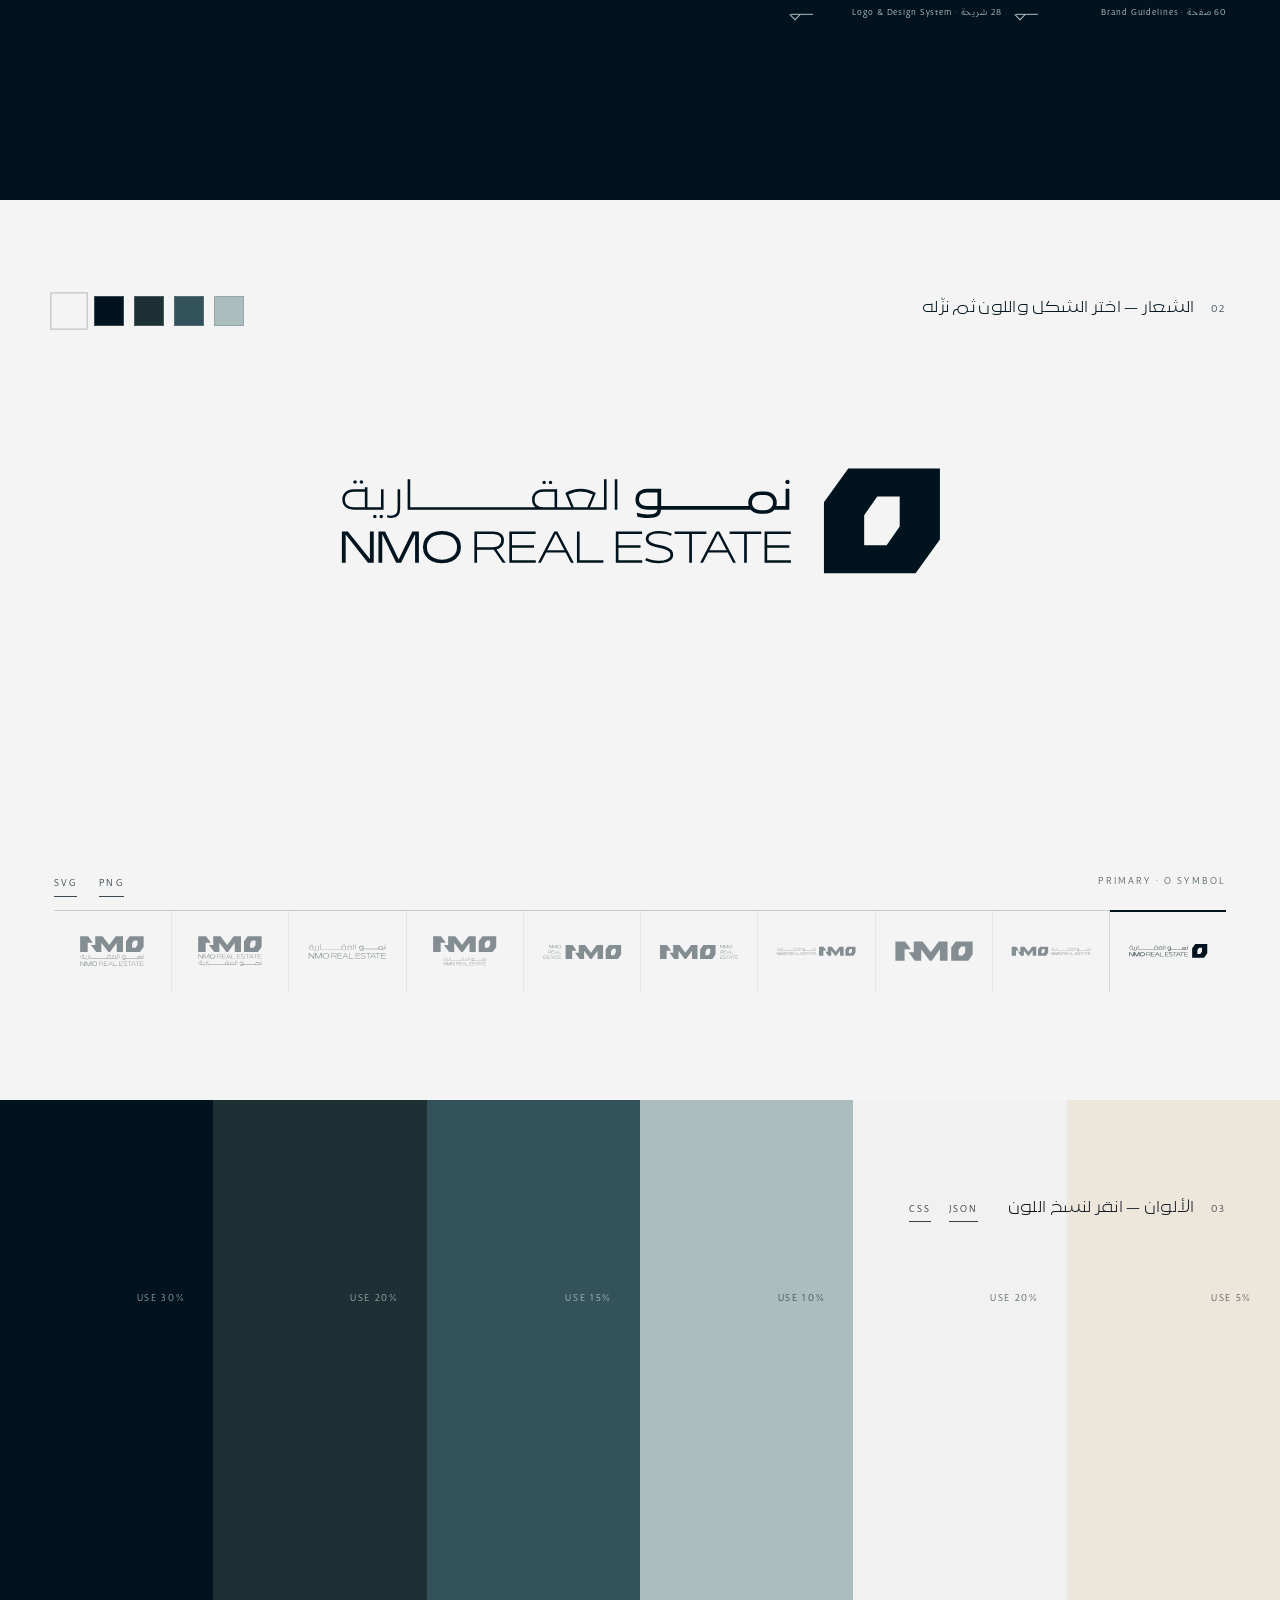
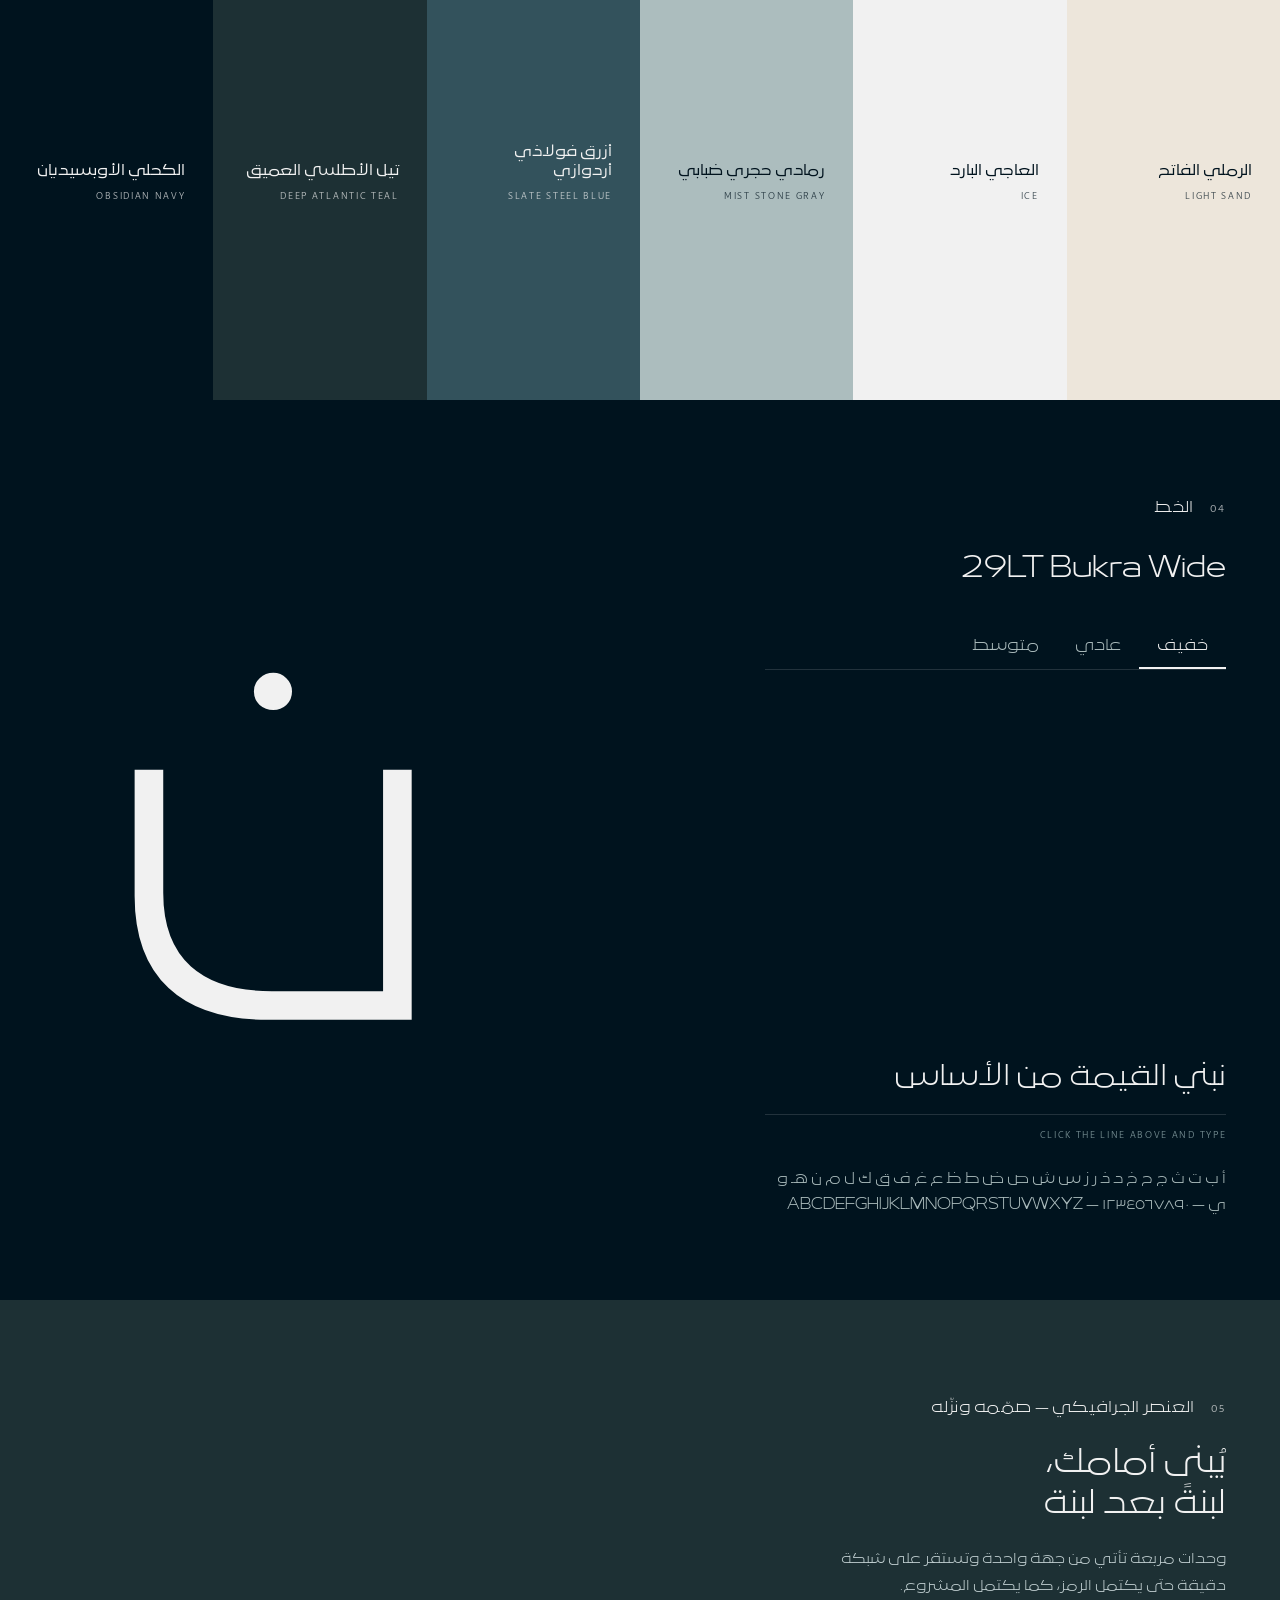
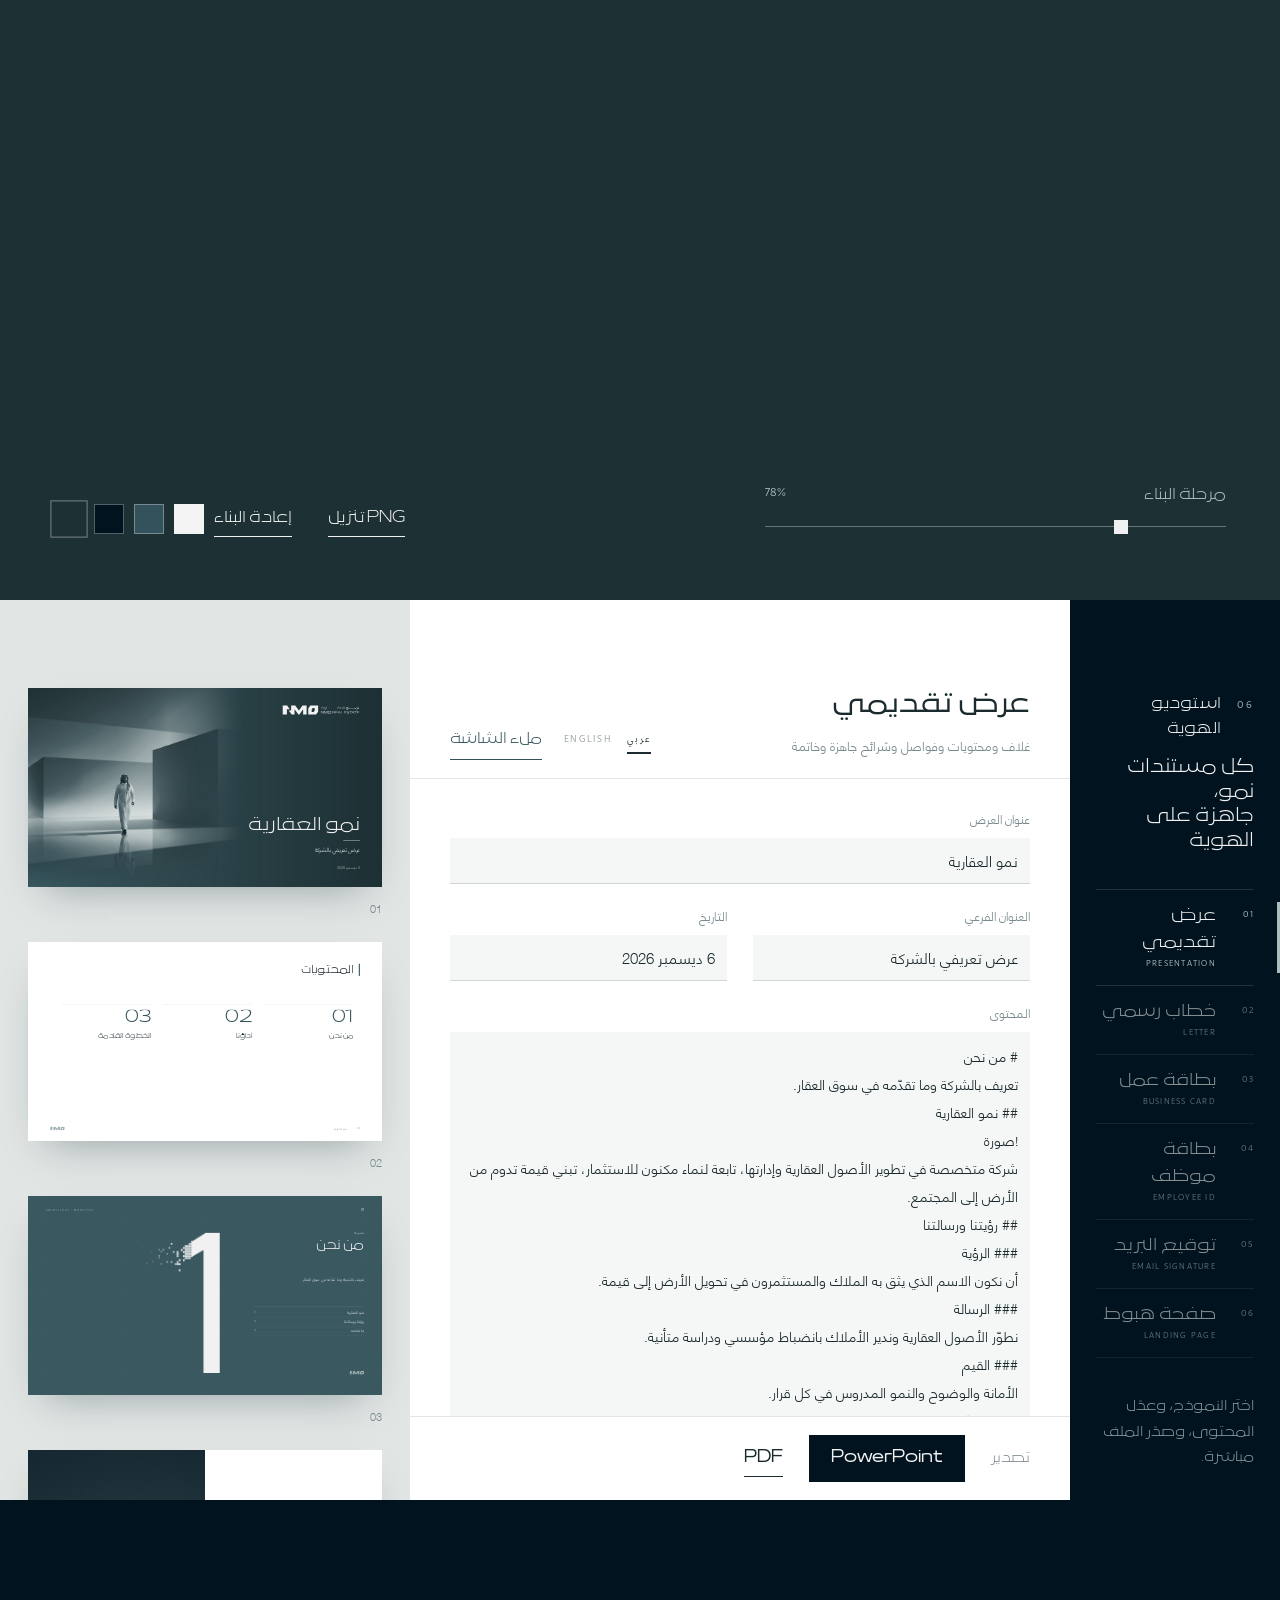
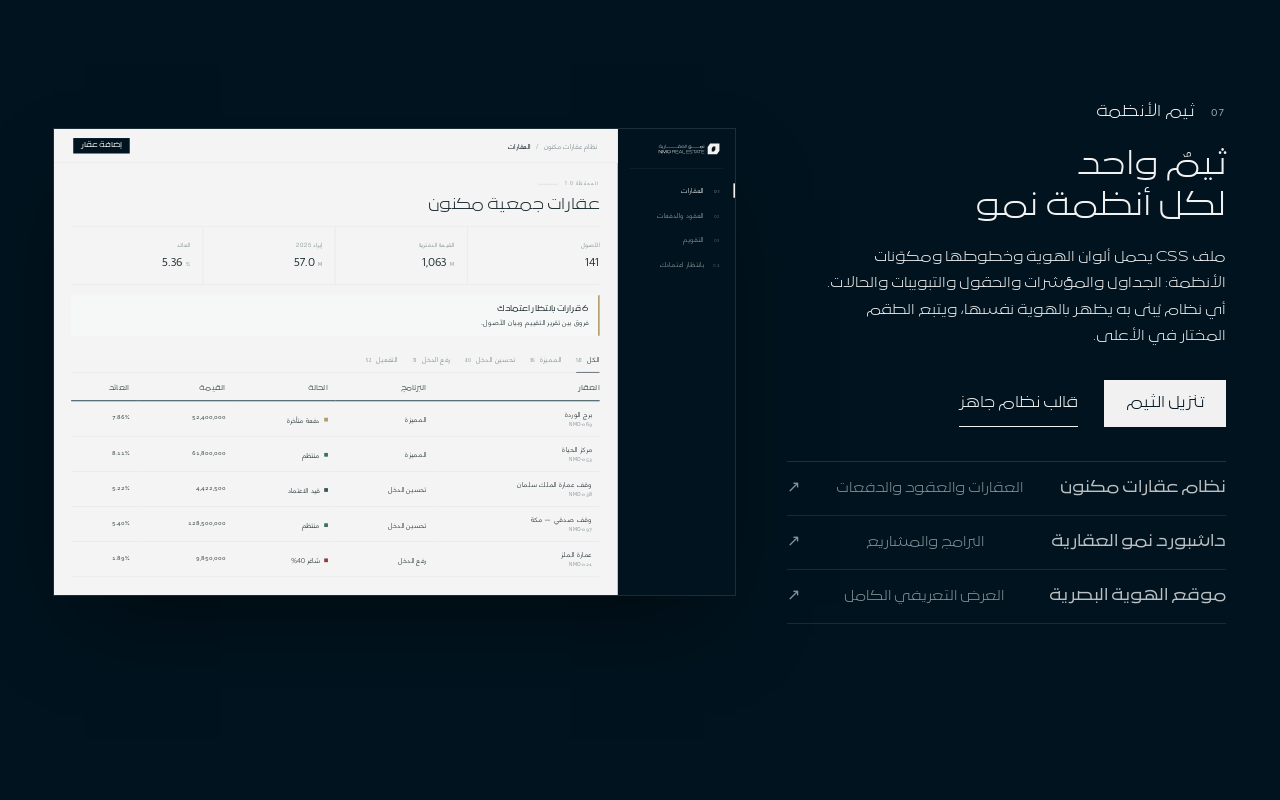
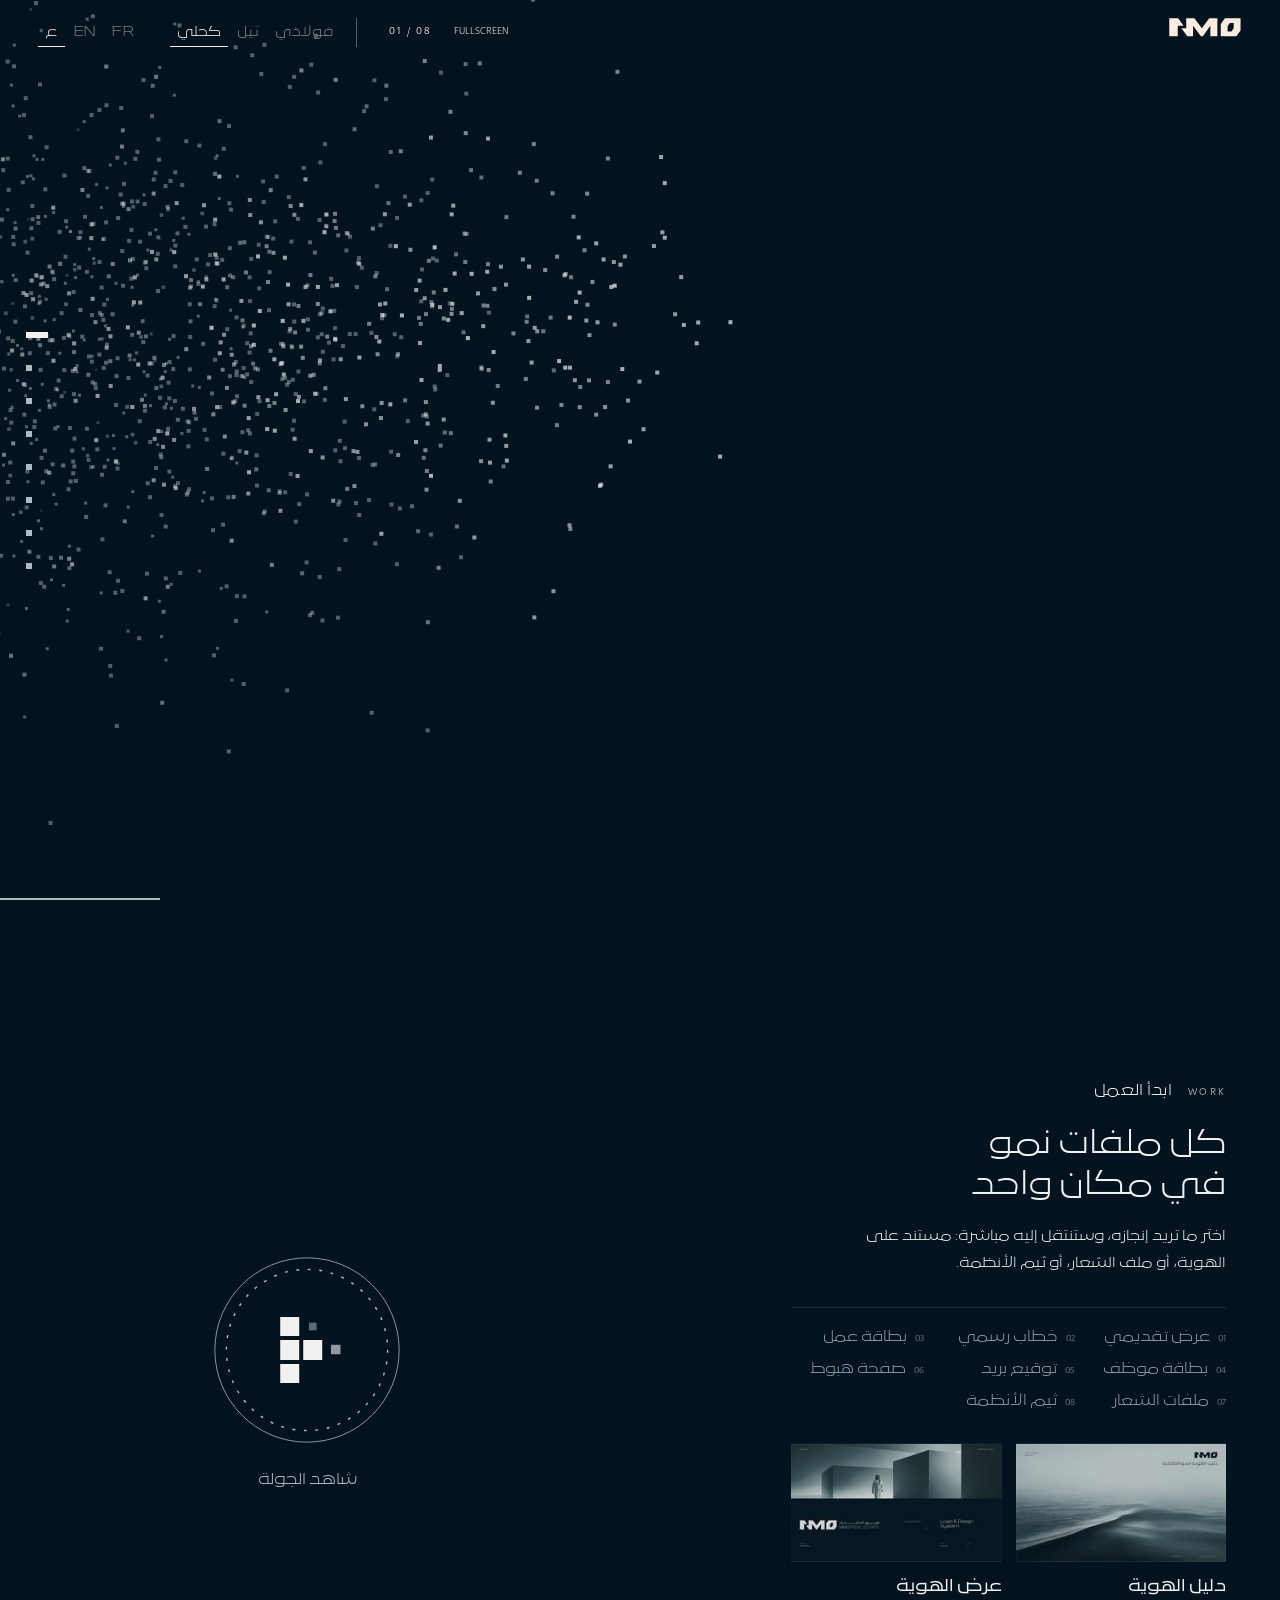
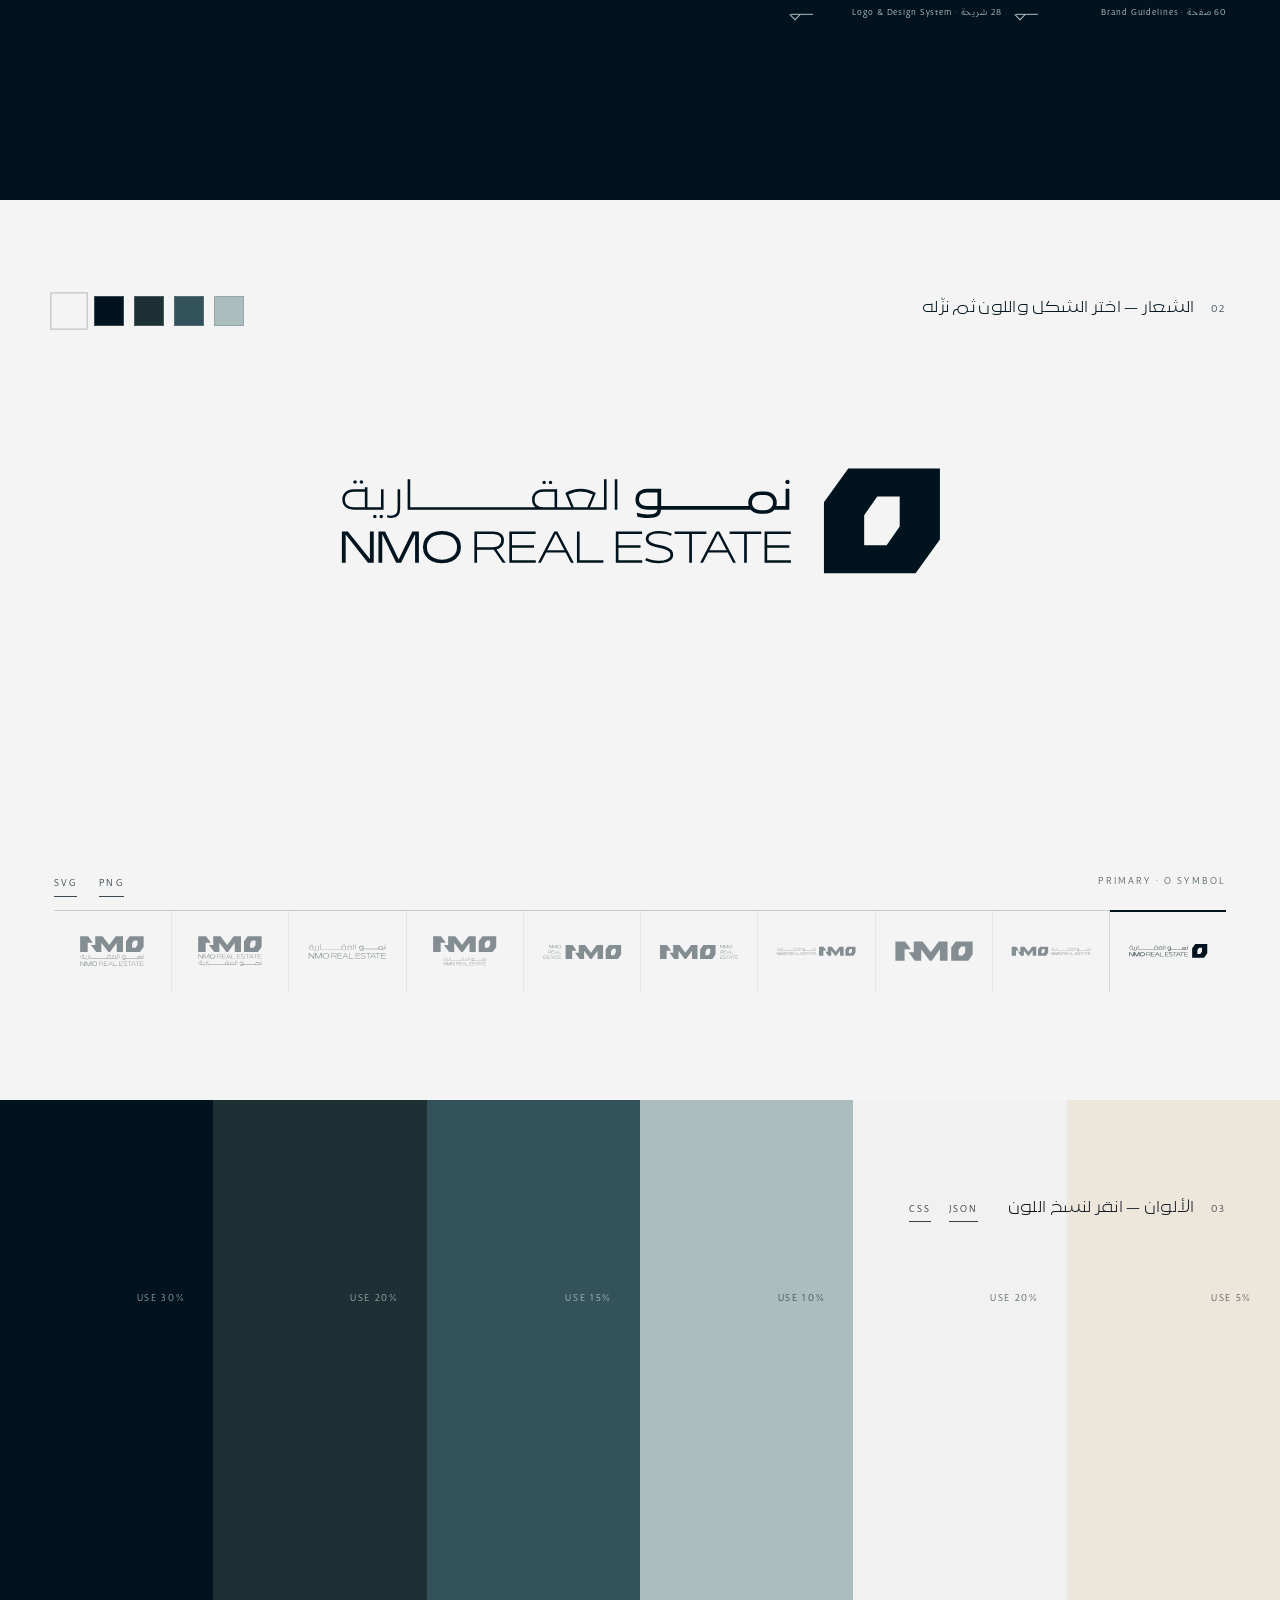
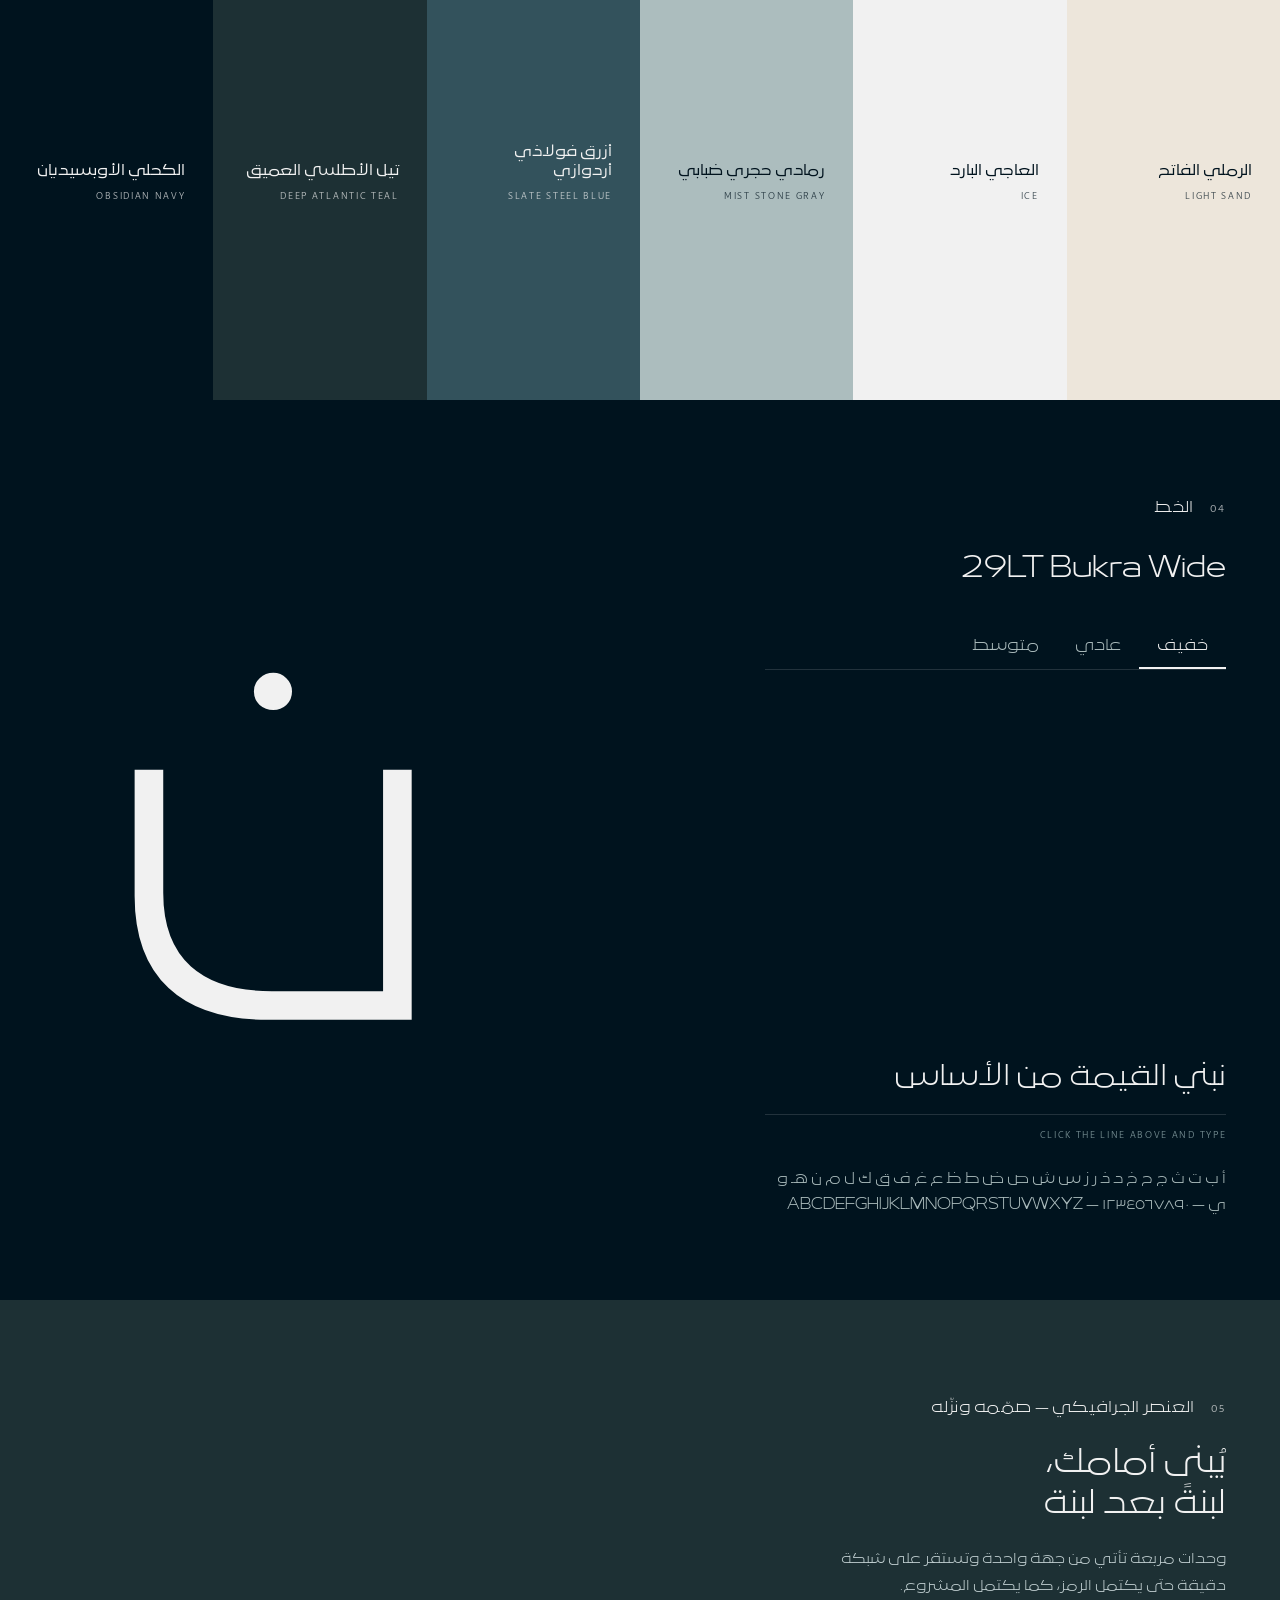
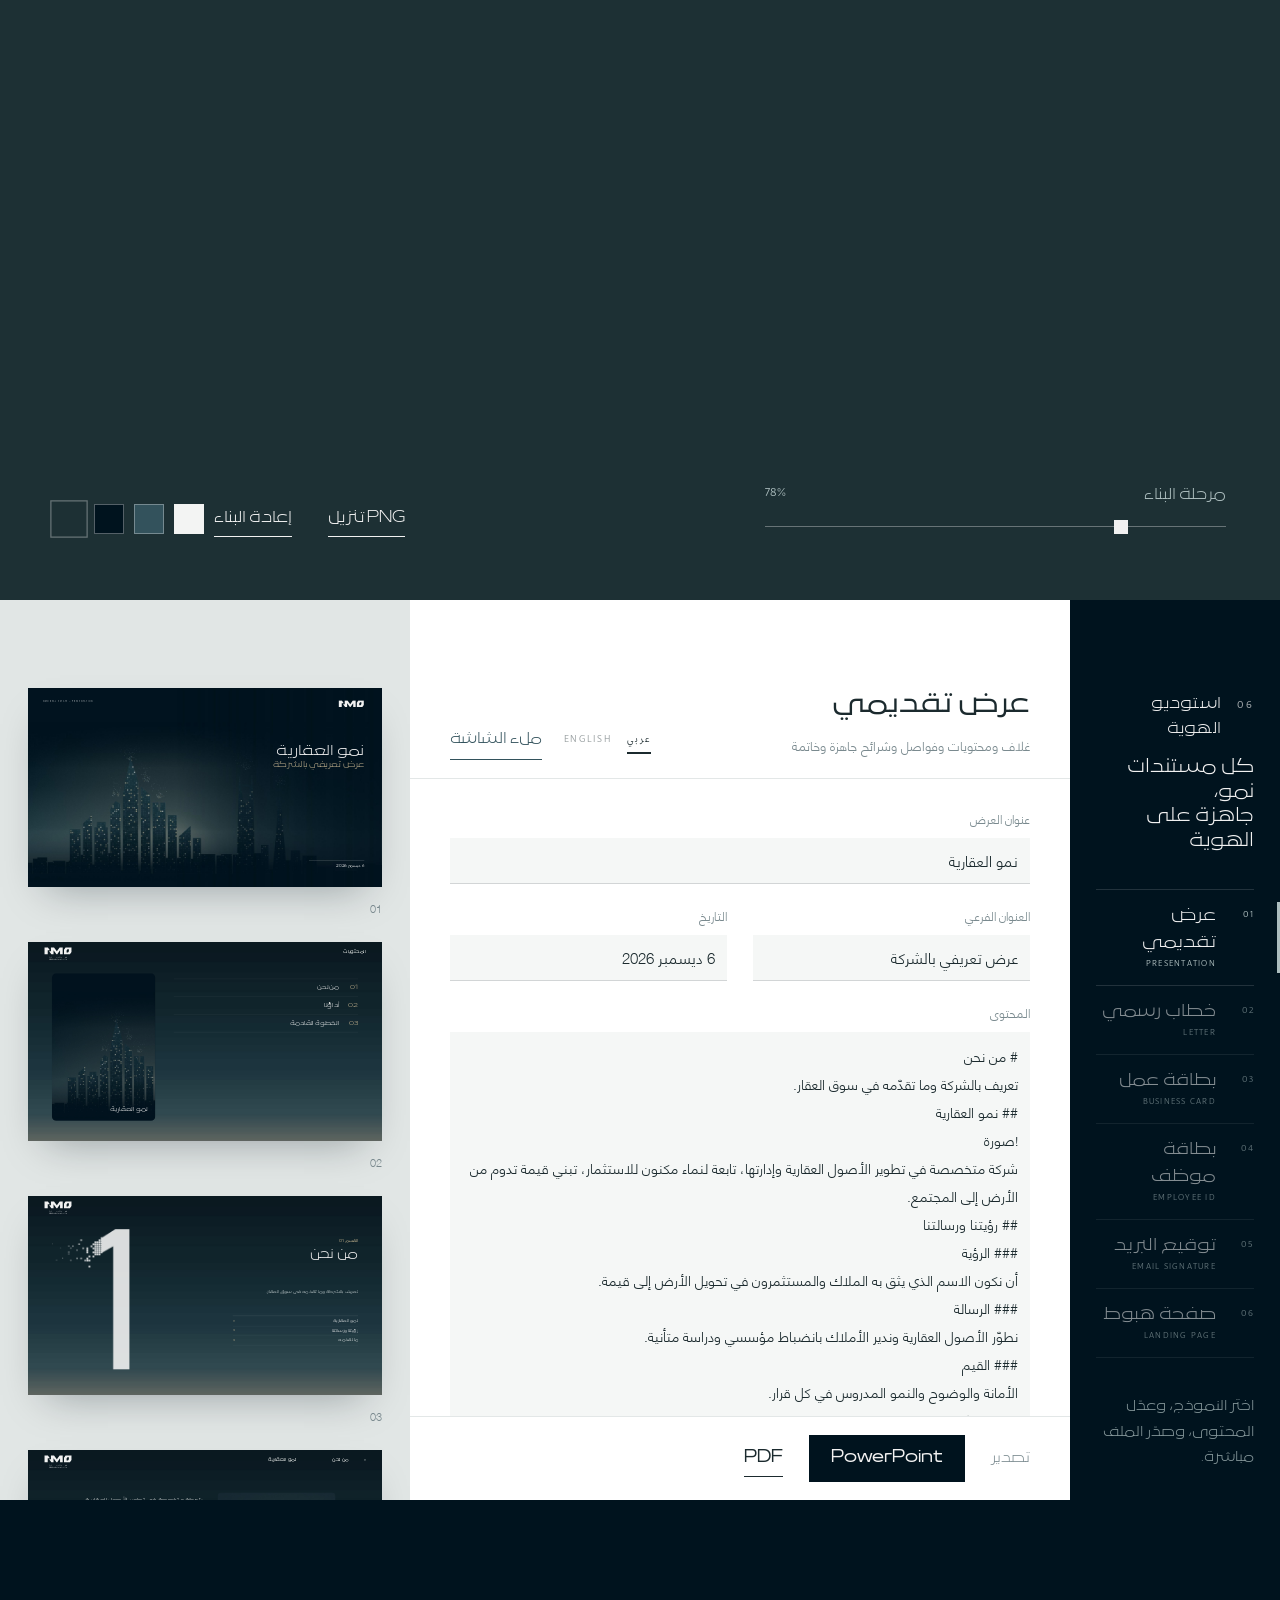
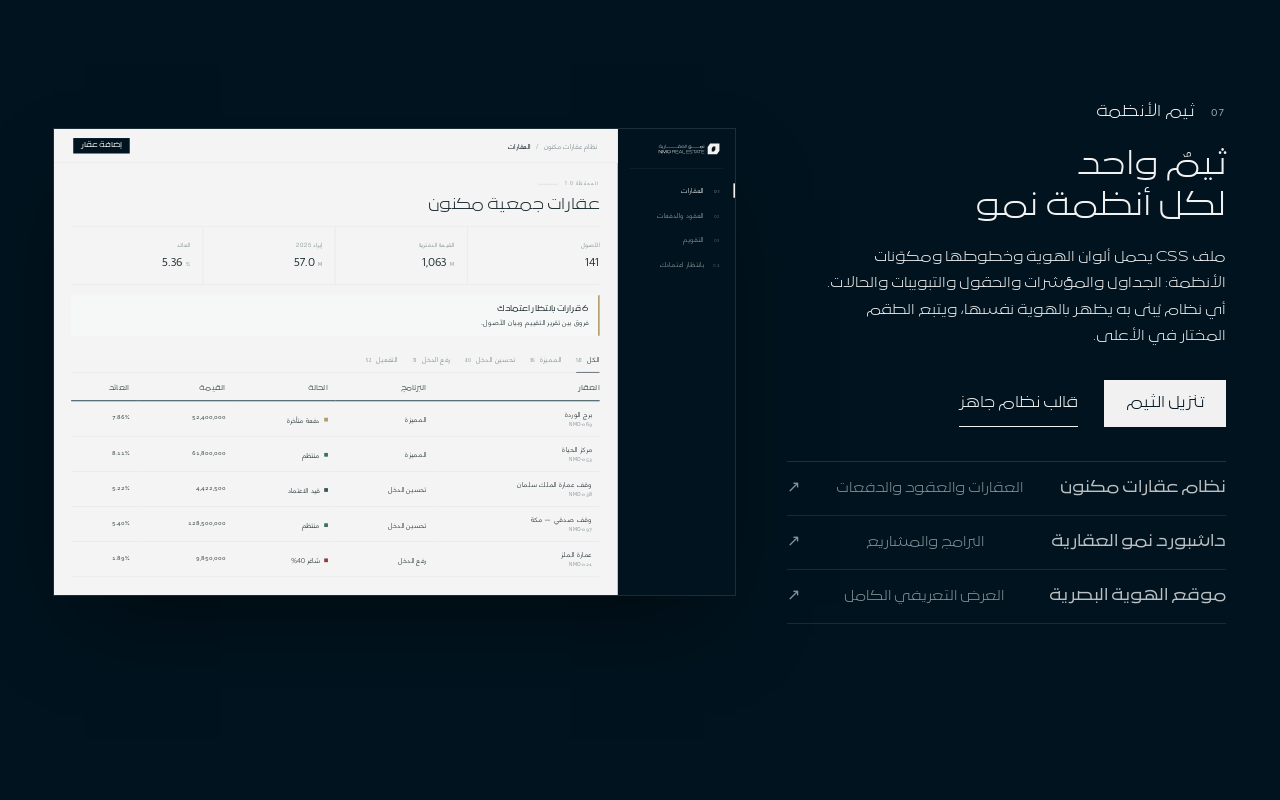
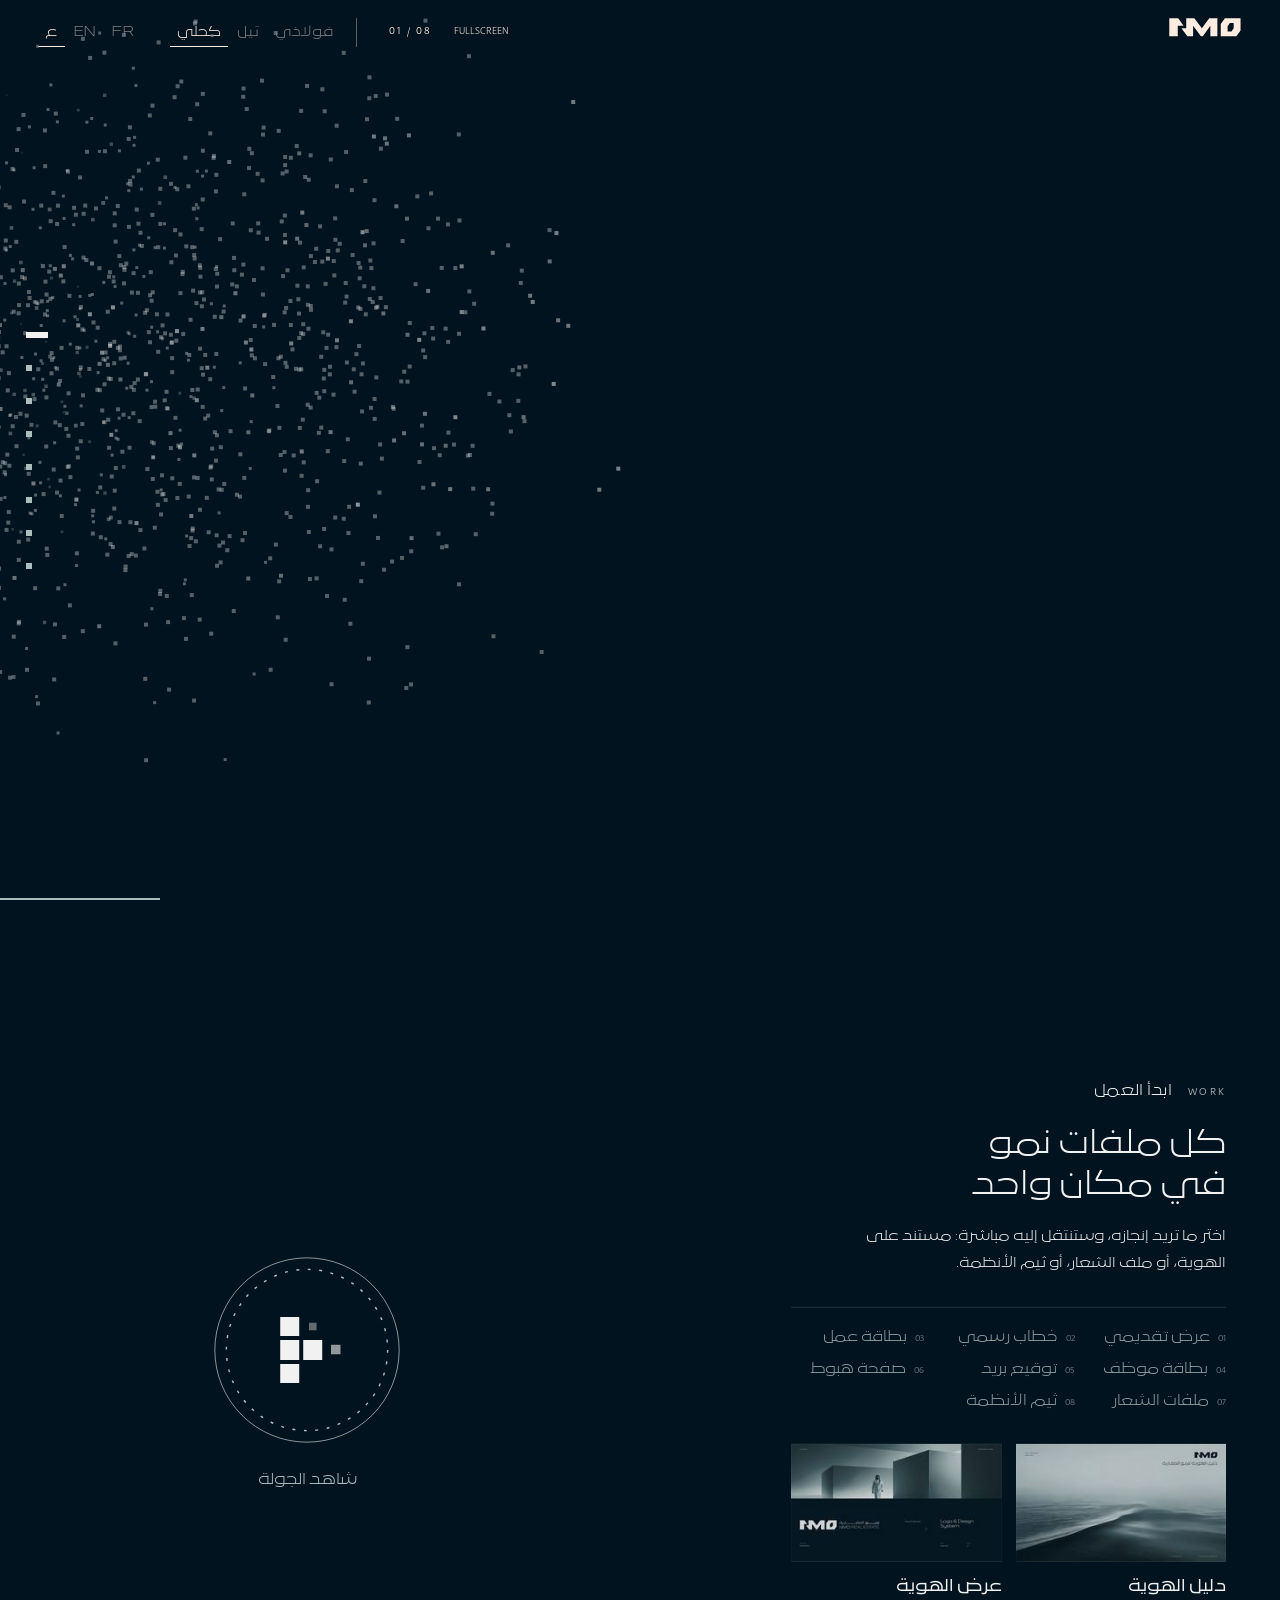
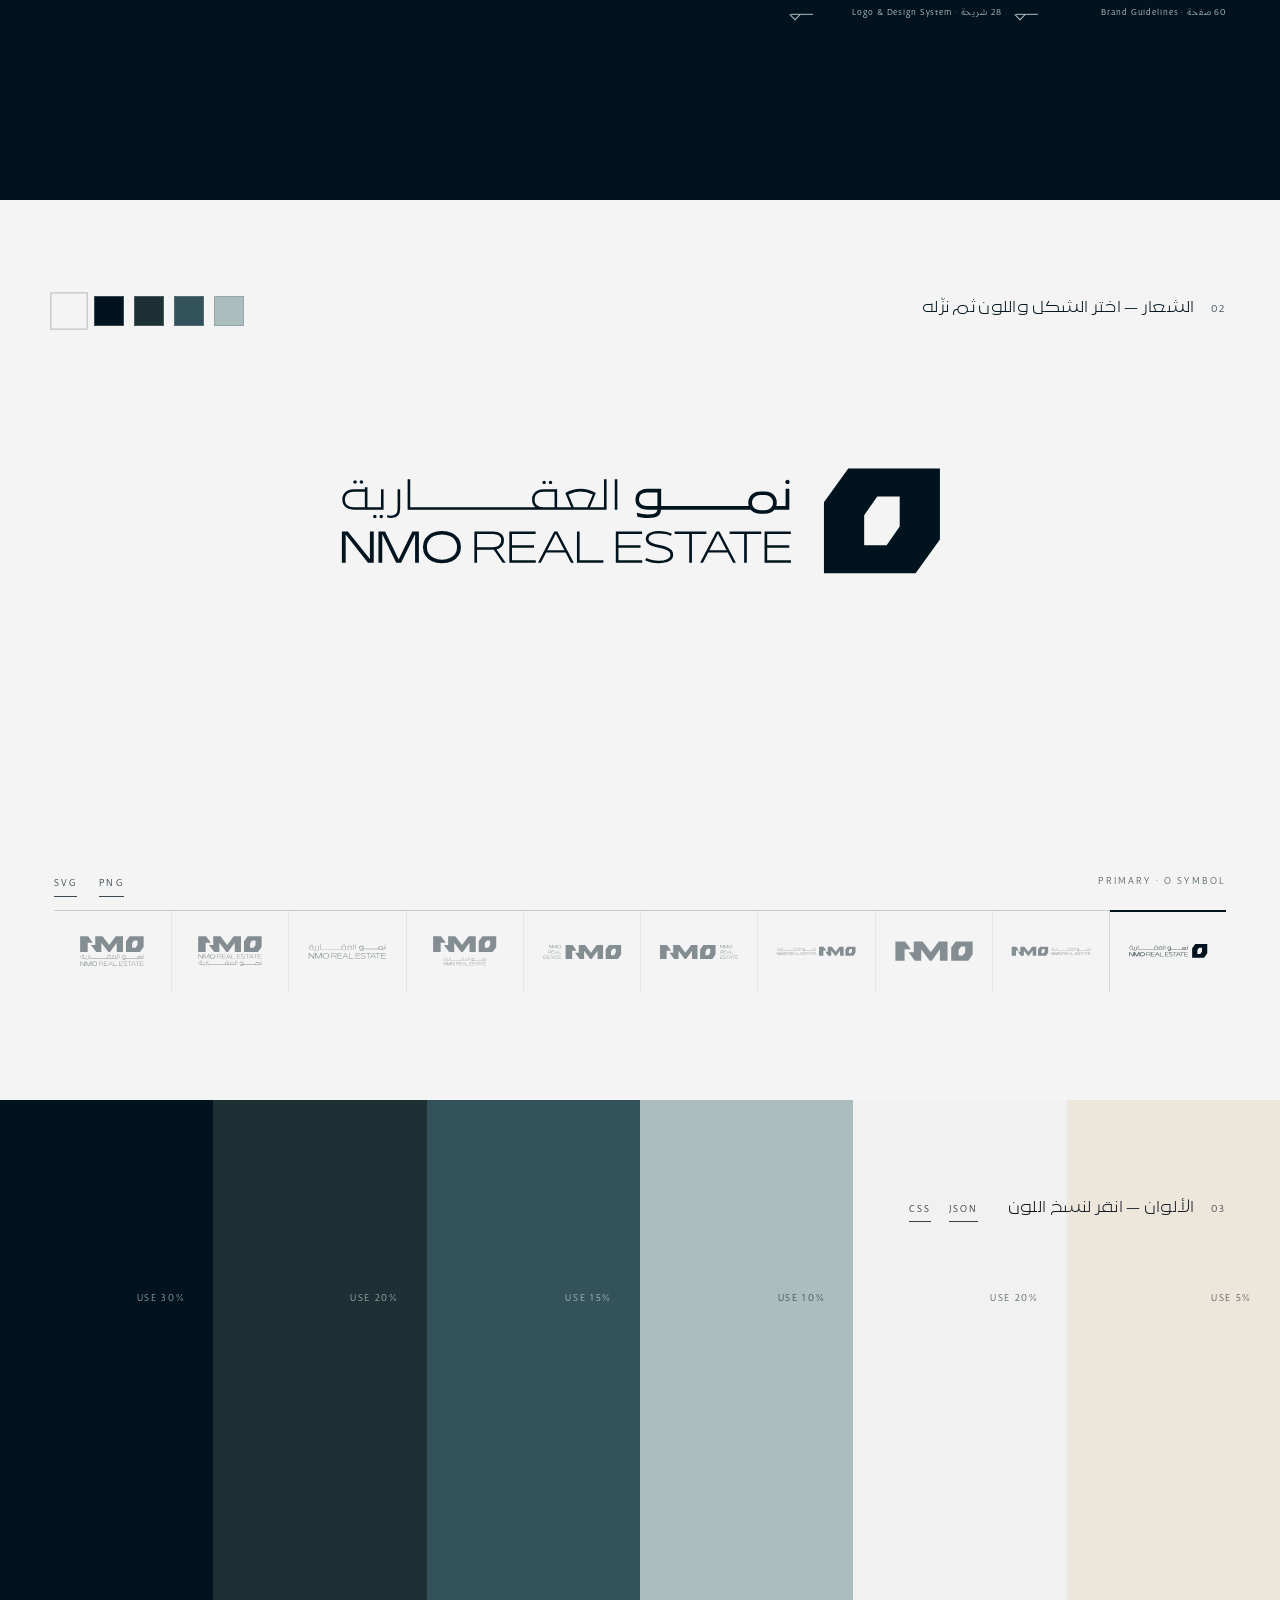
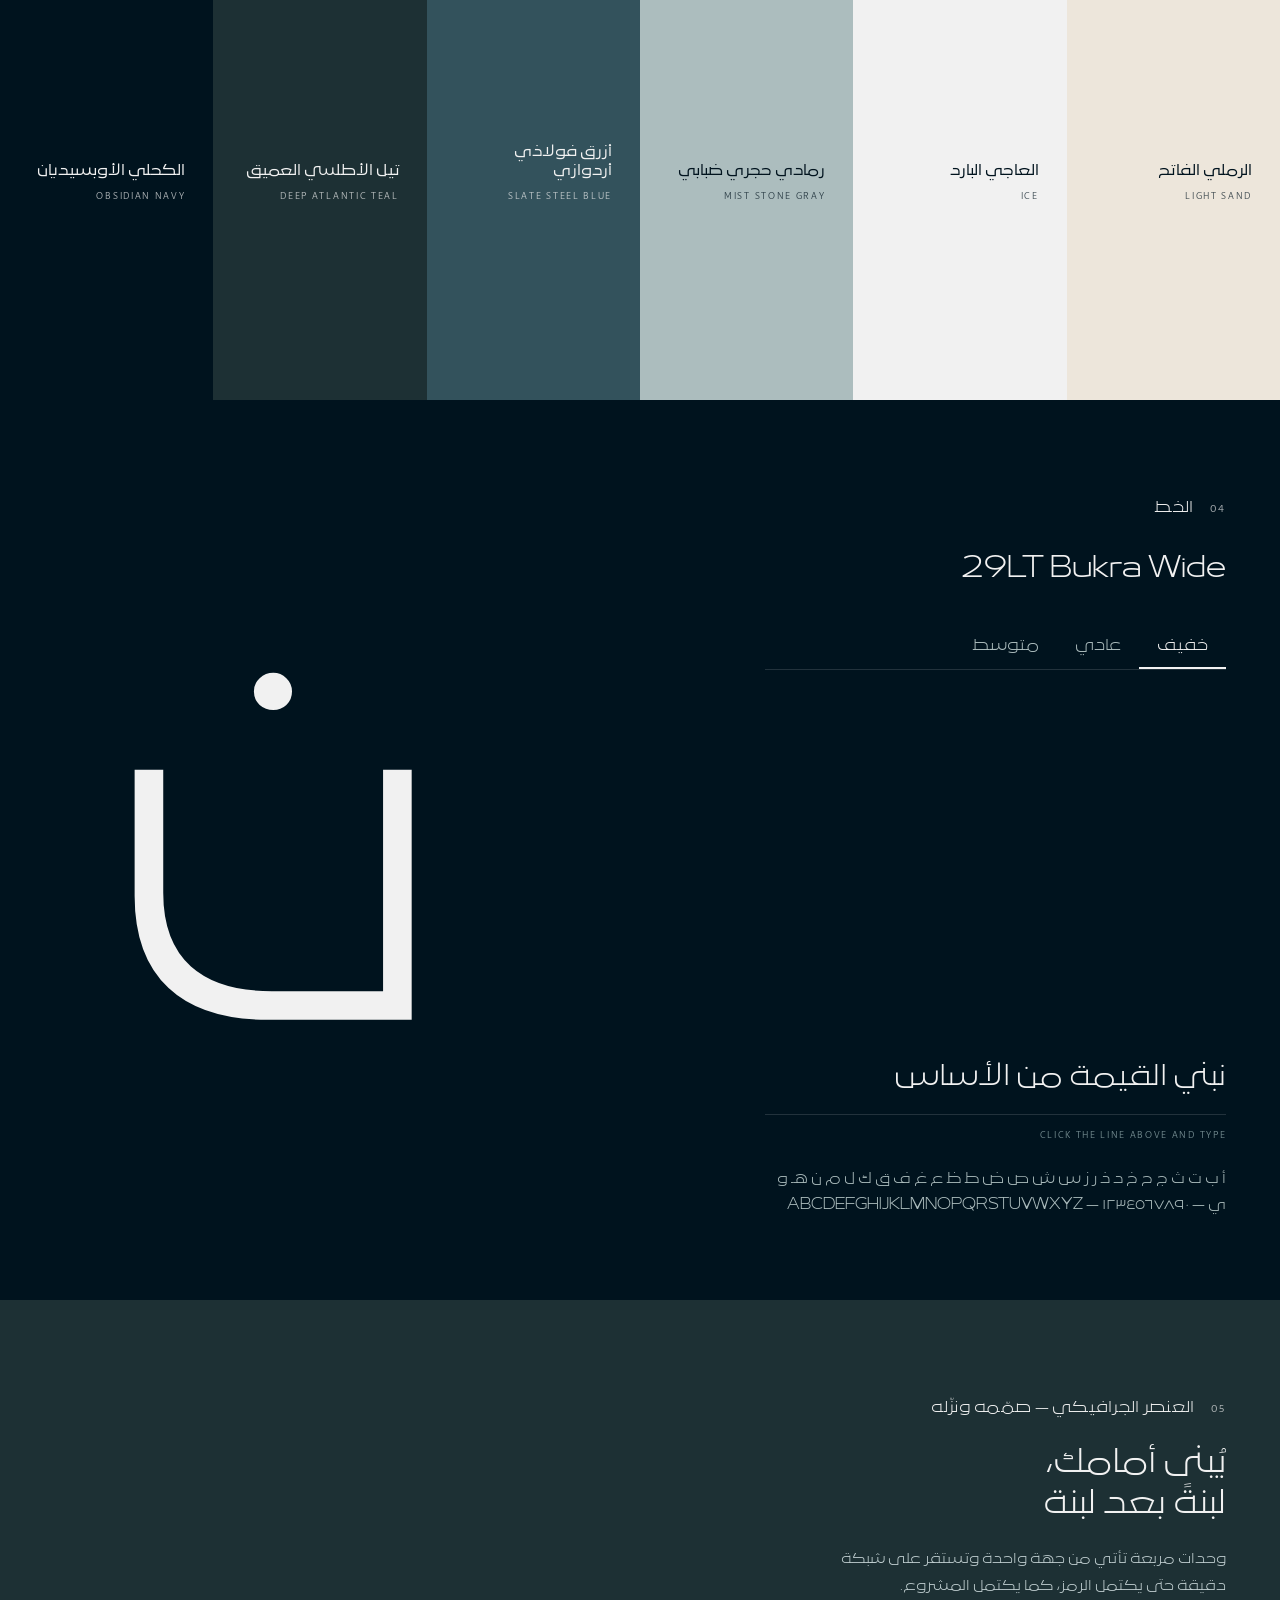
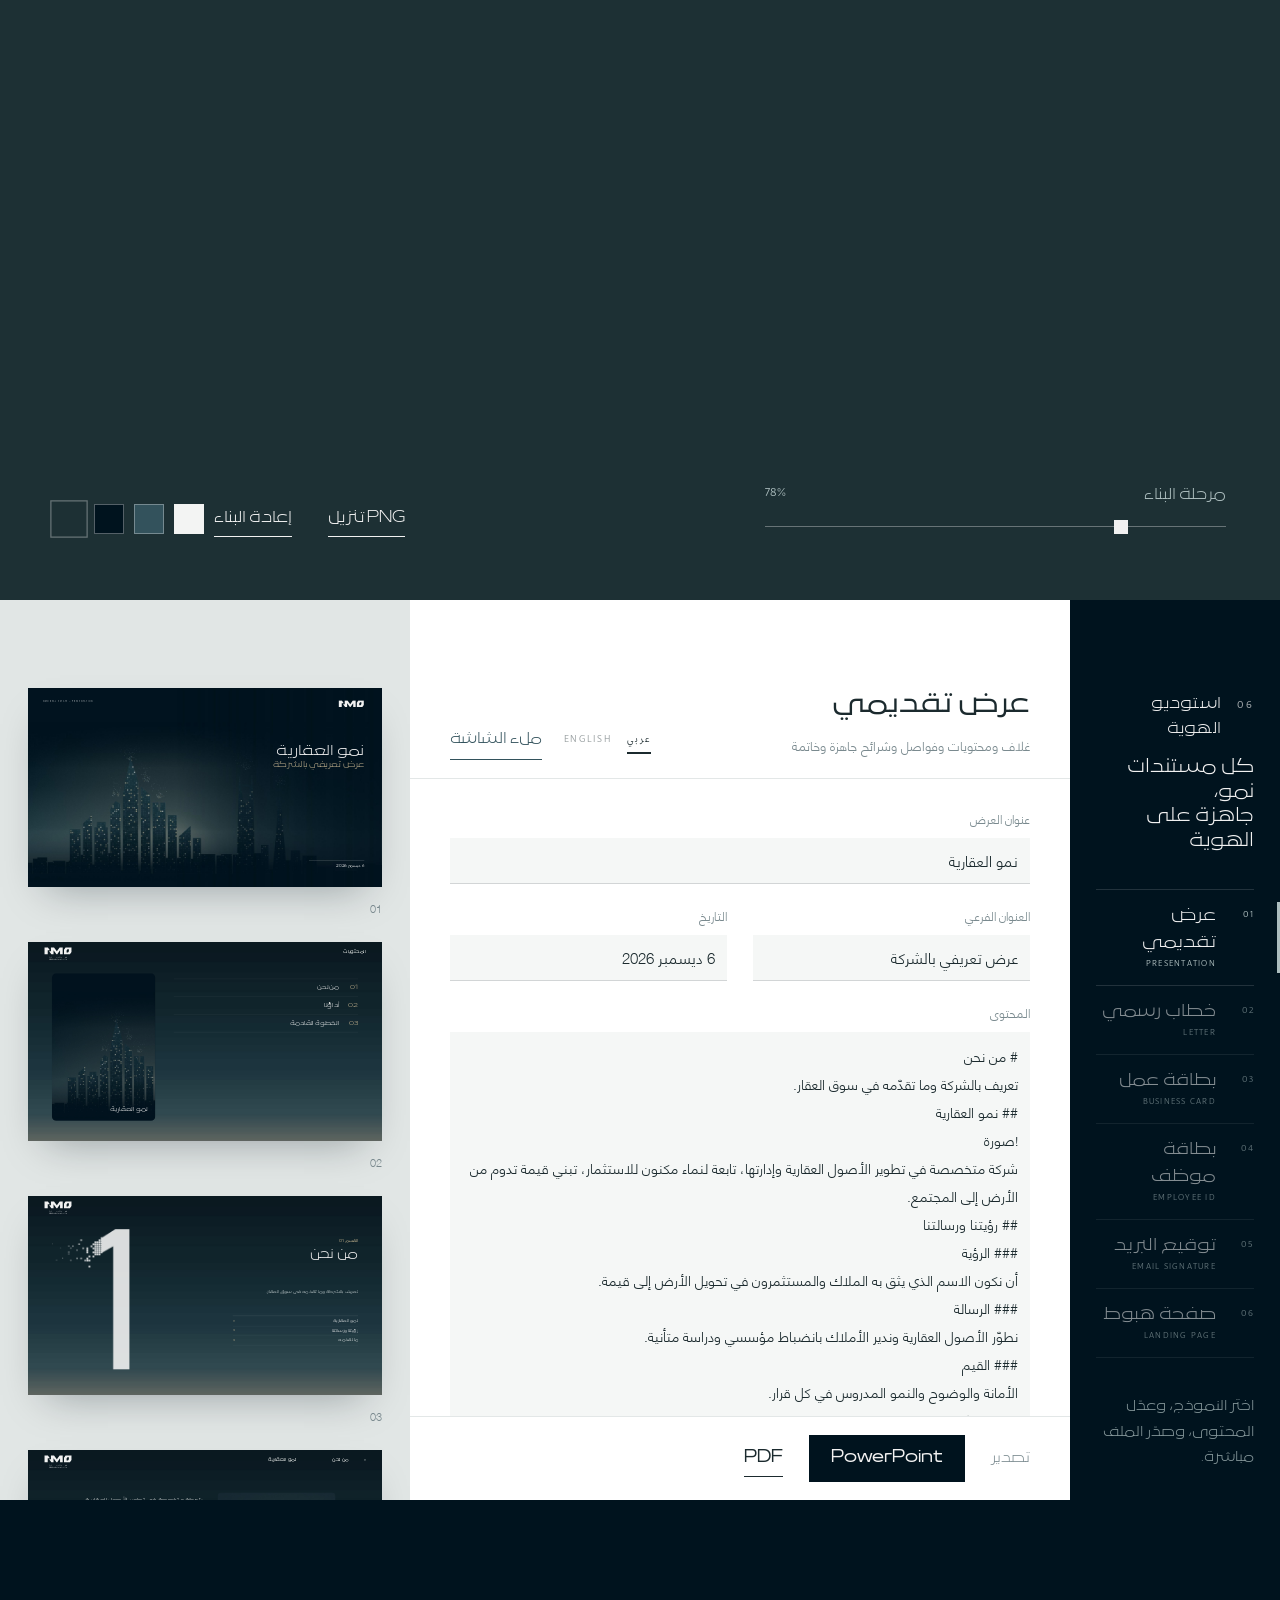
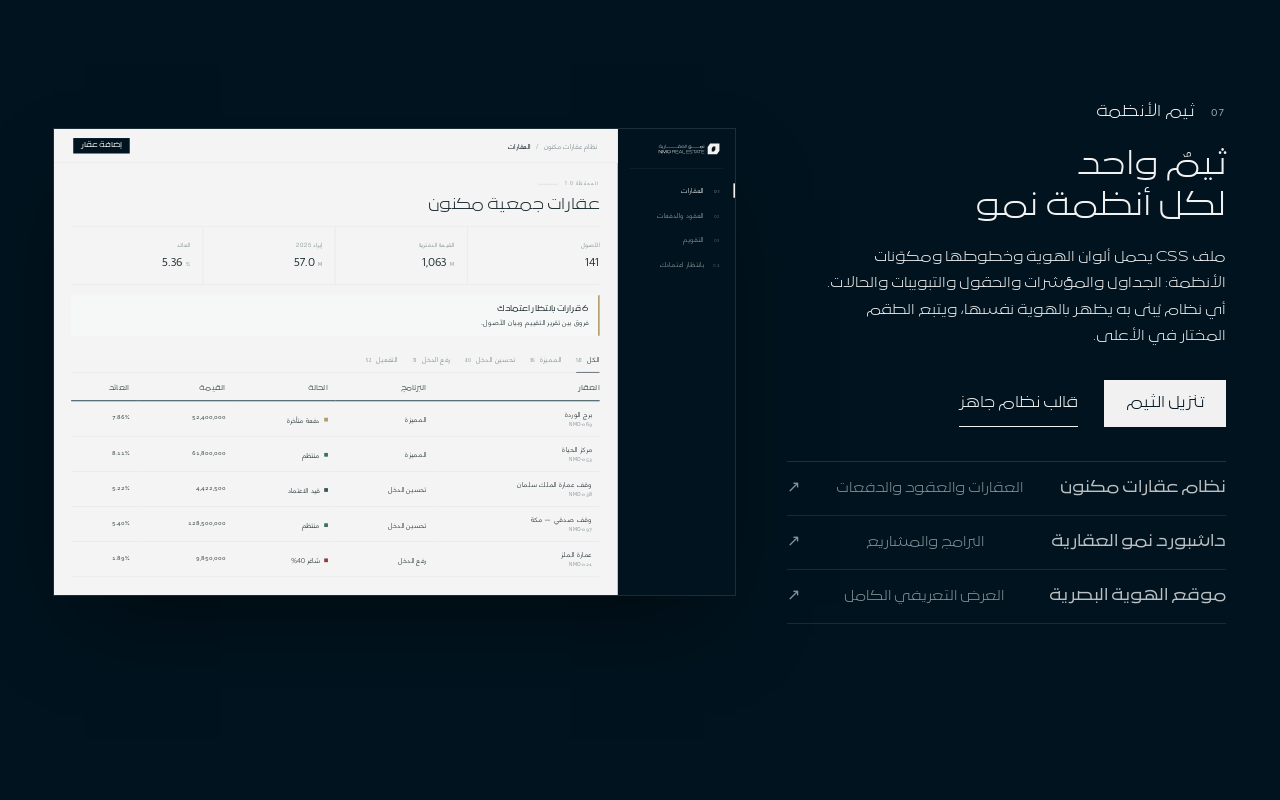
